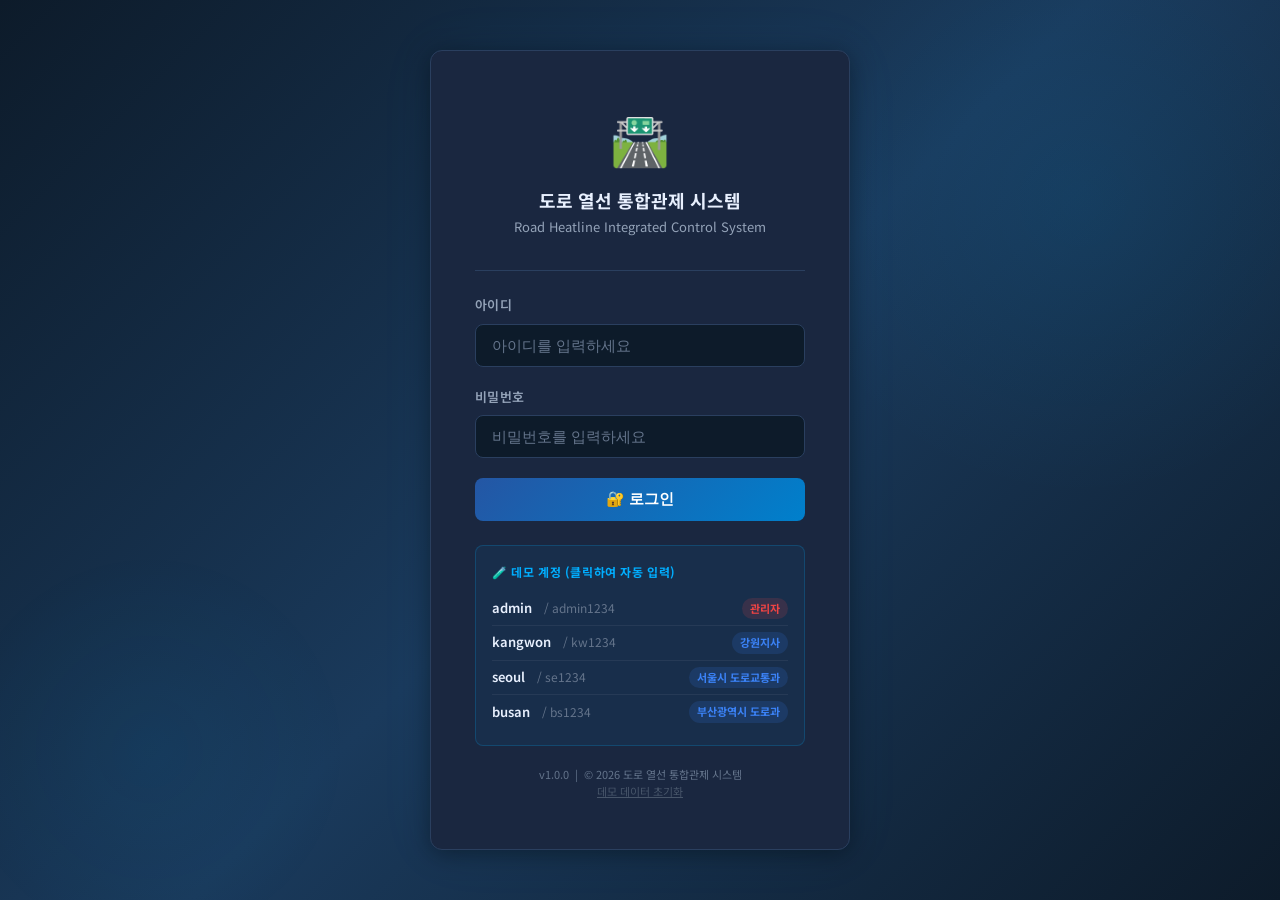
==== index.html @ b3593d12 "Add files via upload" ====
<!DOCTYPE html>
<html lang="ko">
<head>
  <meta charset="UTF-8">
  <meta name="viewport" content="width=device-width, initial-scale=1.0">
  <title>로그인 - 도로 열선 통합관제 시스템</title>
  <link href="https://fonts.googleapis.com/css2?family=Noto+Sans+KR:wght@300;400;500;600;700;800;900&display=swap" rel="stylesheet">
  <link rel="stylesheet" href="css/style.css">
  <style>
    .login-bg-animation {
      position: fixed;
      inset: 0;
      pointer-events: none;
      overflow: hidden;
      z-index: 0;
    }
    .road-line {
      position: absolute;
      background: linear-gradient(90deg, transparent, rgba(0,174,255,0.15), transparent);
      height: 2px;
      width: 200px;
      animation: road-move 4s linear infinite;
      opacity: 0;
    }
    @keyframes road-move {
      0% { left: -200px; opacity: 0; }
      10% { opacity: 1; }
      90% { opacity: 1; }
      100% { left: calc(100vw + 200px); opacity: 0; }
    }
    .login-version {
      text-align: center;
      margin-top: 20px;
      font-size: 11px;
      color: var(--text-muted);
    }
  </style>
</head>
<body>
  <div class="login-page">
    <div class="login-bg-animation" id="bgAnimation"></div>

    <div class="login-container">
      <div class="login-logo">
        <span class="logo-icon">🛣️</span>
        <h1>도로 열선 통합관제 시스템</h1>
        <p class="subtitle">Road Heatline Integrated Control System</p>
      </div>

      <div class="login-divider"></div>

      <div id="login-alert" class="alert alert-danger hidden"></div>

      <form id="login-form" onsubmit="handleLogin(event)">
        <div class="form-group">
          <label class="form-label" for="username">아이디</label>
          <input
            type="text"
            id="username"
            class="form-control"
            placeholder="아이디를 입력하세요"
            autocomplete="username"
            required
          >
        </div>

        <div class="form-group">
          <label class="form-label" for="password">비밀번호</label>
          <input
            type="password"
            id="password"
            class="form-control"
            placeholder="비밀번호를 입력하세요"
            autocomplete="current-password"
            required
          >
        </div>

        <button type="submit" class="btn btn-primary" id="login-btn">
          🔐 로그인
        </button>
      </form>

      <div class="login-demo">
        <h4>🧪 데모 계정 (클릭하여 자동 입력)</h4>
        <div class="demo-account" onclick="fillDemo('admin','admin1234')">
          <div>
            <span class="demo-id" style="font-weight:600">admin</span>
            <span style="color:#64748b;margin-left:8px;font-size:12px">/ admin1234</span>
          </div>
          <span class="demo-role admin">관리자</span>
        </div>
        <div class="demo-account" onclick="fillDemo('kangwon','kw1234')">
          <div>
            <span class="demo-id" style="font-weight:600">kangwon</span>
            <span style="color:#64748b;margin-left:8px;font-size:12px">/ kw1234</span>
          </div>
          <span class="demo-role customer">강원지사</span>
        </div>
        <div class="demo-account" onclick="fillDemo('seoul','se1234')">
          <div>
            <span class="demo-id" style="font-weight:600">seoul</span>
            <span style="color:#64748b;margin-left:8px;font-size:12px">/ se1234</span>
          </div>
          <span class="demo-role customer">서울시 도로교통과</span>
        </div>
        <div class="demo-account" onclick="fillDemo('busan','bs1234')">
          <div>
            <span class="demo-id" style="font-weight:600">busan</span>
            <span style="color:#64748b;margin-left:8px;font-size:12px">/ bs1234</span>
          </div>
          <span class="demo-role customer">부산광역시 도로과</span>
        </div>
      </div>

      <div class="login-version">
        v1.0.0 &nbsp;|&nbsp; © 2026 도로 열선 통합관제 시스템
        <br>
        <a href="#" onclick="resetDB()" style="font-size:11px;color:#475569;text-decoration:underline;">
          데모 데이터 초기화
        </a>
      </div>
    </div>
  </div>

  <!-- 토스트 컨테이너 -->
  <div id="toast-container" class="toast-container"></div>

  <script src="js/app.js"></script>
  <script>
    // LocalDB 초기화 (최초 방문 시 시드 데이터 로드)
    LocalDB.init();

    // 이미 로그인된 경우 대시보드로
    if (Auth.isLoggedIn()) {
      window.location.href = 'dashboard.html';
    }

    // 배경 애니메이션
    function createRoadLines() {
      const container = document.getElementById('bgAnimation');
      for (let i = 0; i < 8; i++) {
        const line = document.createElement('div');
        line.className = 'road-line';
        line.style.top = Math.random() * 100 + '%';
        line.style.animationDelay = Math.random() * 4 + 's';
        line.style.animationDuration = (3 + Math.random() * 3) + 's';
        line.style.width = (100 + Math.random() * 200) + 'px';
        container.appendChild(line);
      }
    }
    createRoadLines();

    function fillDemo(id, pw) {
      document.getElementById('username').value = id;
      document.getElementById('password').value = pw;
      document.getElementById('username').focus();
    }

    async function handleLogin(e) {
      e.preventDefault();

      const username = document.getElementById('username').value.trim();
      const password = document.getElementById('password').value;
      const btn = document.getElementById('login-btn');
      const alert = document.getElementById('login-alert');

      if (!username || !password) {
        showAlert('아이디와 비밀번호를 입력해주세요.');
        return;
      }

      // 로딩 상태
      btn.disabled = true;
      btn.innerHTML = '<div class="loading-spinner"></div> 로그인 중...';
      alert.classList.add('hidden');

      const result = await Auth.login(username, password);

      if (result.success) {
        btn.innerHTML = '✅ 로그인 성공! 이동 중...';
        Utils.toast('로그인 성공', `${result.session.fullName || username}님, 환영합니다.`, 'success');
        setTimeout(() => {
          window.location.href = 'dashboard.html';
        }, 800);
      } else {
        showAlert(result.message);
        btn.disabled = false;
        btn.innerHTML = '🔐 로그인';
      }
    }

    function showAlert(msg) {
      const el = document.getElementById('login-alert');
      el.textContent = '⚠️ ' + msg;
      el.classList.remove('hidden');
    }

    // 엔터키 처리
    document.addEventListener('keydown', e => {
      if (e.key === 'Enter' && !e.target.closest('form')) {
        document.getElementById('login-form').requestSubmit();
      }
    });

    // 데모 데이터 초기화
    function resetDB() {
      if (confirm('샘플 데이터를 초기화하시겠습니까?\n(제어 이력 등 변경 사항이 삭제됩니다)')) {
        LocalDB.reset();
        Utils.toast('초기화 완료', '샘플 데이터가 초기화되었습니다.', 'success');
      }
    }
  </script>
</body>
</html>
---- css/style.css ----
/* ============================================================
   도로 열선 통합관제 시스템 - 공통 스타일
   ============================================================ */

:root {
  --primary: #1a3a5c;
  --primary-light: #2456a4;
  --accent: #00aeff;
  --accent-dark: #0080cc;
  --success: #10b981;
  --warning: #f59e0b;
  --danger: #ef4444;
  --info: #3b82f6;
  --bg-dark: #0d1b2a;
  --bg-card: #1a2740;
  --bg-card2: #1e3050;
  --text-primary: #e8f0fe;
  --text-secondary: #94a3b8;
  --text-muted: #64748b;
  --border: #2a3f5f;
  --border-light: #334d70;
  --sidebar-w: 280px;
  --header-h: 64px;
  --radius: 12px;
  --radius-sm: 8px;
  --shadow: 0 4px 24px rgba(0,0,0,0.4);
}

* {
  margin: 0;
  padding: 0;
  box-sizing: border-box;
}

body {
  font-family: 'Noto Sans KR', 'Segoe UI', sans-serif;
  background: var(--bg-dark);
  color: var(--text-primary);
  line-height: 1.6;
  overflow-x: hidden;
}

a {
  color: var(--accent);
  text-decoration: none;
}

/* ============================================================
   로그인 화면
   ============================================================ */
.login-page {
  min-height: 100vh;
  display: flex;
  align-items: center;
  justify-content: center;
  background: linear-gradient(135deg, #0d1b2a 0%, #1a3a5c 50%, #0d1b2a 100%);
  position: relative;
  overflow: hidden;
}

.login-page::before {
  content: '';
  position: absolute;
  width: 600px;
  height: 600px;
  background: radial-gradient(circle, rgba(0,174,255,0.08) 0%, transparent 70%);
  top: -100px;
  right: -100px;
  pointer-events: none;
}

.login-page::after {
  content: '';
  position: absolute;
  width: 400px;
  height: 400px;
  background: radial-gradient(circle, rgba(0,174,255,0.05) 0%, transparent 70%);
  bottom: -50px;
  left: -50px;
  pointer-events: none;
}

.login-container {
  background: var(--bg-card);
  border: 1px solid var(--border);
  border-radius: var(--radius);
  padding: 48px 44px;
  width: 420px;
  max-width: 95vw;
  box-shadow: var(--shadow), 0 0 60px rgba(0,174,255,0.06);
  position: relative;
  z-index: 1;
}

.login-logo {
  text-align: center;
  margin-bottom: 32px;
}

.login-logo .logo-icon {
  font-size: 48px;
  display: block;
  margin-bottom: 12px;
}

.login-logo h1 {
  font-size: 18px;
  font-weight: 700;
  color: var(--text-primary);
  line-height: 1.4;
}

.login-logo .subtitle {
  font-size: 13px;
  color: var(--text-secondary);
  margin-top: 4px;
}

.login-divider {
  height: 1px;
  background: var(--border);
  margin: 24px 0;
}

.form-group {
  margin-bottom: 20px;
}

.form-label {
  display: block;
  font-size: 13px;
  font-weight: 600;
  color: var(--text-secondary);
  margin-bottom: 8px;
  letter-spacing: 0.03em;
  text-transform: uppercase;
}

.form-control {
  width: 100%;
  padding: 12px 16px;
  background: var(--bg-dark);
  border: 1px solid var(--border);
  border-radius: var(--radius-sm);
  color: var(--text-primary);
  font-size: 15px;
  transition: border-color 0.2s, box-shadow 0.2s;
  outline: none;
}

.form-control:focus {
  border-color: var(--accent);
  box-shadow: 0 0 0 3px rgba(0,174,255,0.15);
}

.form-control::placeholder {
  color: var(--text-muted);
}

.btn {
  display: inline-flex;
  align-items: center;
  justify-content: center;
  gap: 8px;
  padding: 12px 24px;
  border-radius: var(--radius-sm);
  font-size: 15px;
  font-weight: 600;
  cursor: pointer;
  border: none;
  transition: all 0.2s;
  outline: none;
}

.btn-primary {
  background: linear-gradient(135deg, var(--primary-light), var(--accent-dark));
  color: #fff;
  width: 100%;
}

.btn-primary:hover {
  background: linear-gradient(135deg, #2d6bc4, var(--accent));
  transform: translateY(-1px);
  box-shadow: 0 6px 20px rgba(0,174,255,0.25);
}

.btn-primary:active {
  transform: translateY(0);
}

.btn-success {
  background: var(--success);
  color: #fff;
}

.btn-success:hover {
  background: #0ea472;
}

.btn-danger {
  background: var(--danger);
  color: #fff;
}

.btn-danger:hover {
  background: #dc2626;
}

.btn-warning {
  background: var(--warning);
  color: #000;
}

.btn-warning:hover {
  background: #d97706;
}

.btn-secondary {
  background: var(--bg-card2);
  color: var(--text-primary);
  border: 1px solid var(--border);
}

.btn-secondary:hover {
  background: var(--border);
}

.btn-sm {
  padding: 7px 14px;
  font-size: 13px;
}

.btn-block {
  width: 100%;
}

.login-demo {
  margin-top: 24px;
  padding: 16px;
  background: rgba(0,174,255,0.06);
  border: 1px solid rgba(0,174,255,0.2);
  border-radius: var(--radius-sm);
}

.login-demo h4 {
  font-size: 12px;
  color: var(--accent);
  font-weight: 700;
  text-transform: uppercase;
  letter-spacing: 0.05em;
  margin-bottom: 10px;
}

.demo-account {
  display: flex;
  justify-content: space-between;
  align-items: center;
  padding: 6px 0;
  border-bottom: 1px solid rgba(255,255,255,0.06);
  font-size: 13px;
  cursor: pointer;
}

.demo-account:last-child {
  border-bottom: none;
}

.demo-account:hover .demo-id {
  color: var(--accent);
}

.demo-role {
  font-size: 11px;
  padding: 2px 8px;
  border-radius: 99px;
  font-weight: 700;
}

.demo-role.admin {
  background: rgba(239,68,68,0.15);
  color: var(--danger);
}

.demo-role.customer {
  background: rgba(59,130,246,0.15);
  color: var(--info);
}

.alert {
  padding: 12px 16px;
  border-radius: var(--radius-sm);
  margin-bottom: 16px;
  font-size: 14px;
}

.alert-danger {
  background: rgba(239,68,68,0.12);
  border: 1px solid rgba(239,68,68,0.3);
  color: #fca5a5;
}

/* ============================================================
   공통 레이아웃
   ============================================================ */
.app-layout {
  display: flex;
  min-height: 100vh;
}

/* ---- 사이드바 ---- */
.sidebar {
  width: var(--sidebar-w);
  min-height: 100vh;
  background: var(--bg-card);
  border-right: 1px solid var(--border);
  display: flex;
  flex-direction: column;
  position: fixed;
  left: 0;
  top: 0;
  bottom: 0;
  z-index: 100;
  transition: transform 0.3s ease;
}

.sidebar-header {
  padding: 20px 20px 16px;
  border-bottom: 1px solid var(--border);
}

.sidebar-logo {
  display: flex;
  align-items: center;
  gap: 10px;
}

.sidebar-logo .logo-icon {
  font-size: 28px;
}

.sidebar-logo .logo-text {
  font-size: 13px;
  font-weight: 700;
  line-height: 1.3;
  color: var(--text-primary);
}

.sidebar-logo .logo-sub {
  font-size: 10px;
  color: var(--text-muted);
  font-weight: 400;
}

.sidebar-user {
  padding: 16px 20px;
  border-bottom: 1px solid var(--border);
  display: flex;
  align-items: center;
  gap: 12px;
}

.user-avatar {
  width: 38px;
  height: 38px;
  border-radius: 50%;
  display: flex;
  align-items: center;
  justify-content: center;
  font-size: 16px;
  font-weight: 700;
  flex-shrink: 0;
}

.user-avatar.admin {
  background: linear-gradient(135deg, var(--danger), #9b1c1c);
}

.user-avatar.customer {
  background: linear-gradient(135deg, var(--info), #1d4ed8);
}

.user-info {
  flex: 1;
  min-width: 0;
}

.user-name {
  font-size: 14px;
  font-weight: 600;
  white-space: nowrap;
  overflow: hidden;
  text-overflow: ellipsis;
}

.user-role {
  font-size: 11px;
  color: var(--text-muted);
}

.sidebar-nav {
  flex: 1;
  padding: 12px 0;
  overflow-y: auto;
}

.nav-section-title {
  font-size: 10px;
  font-weight: 700;
  color: var(--text-muted);
  text-transform: uppercase;
  letter-spacing: 0.1em;
  padding: 12px 20px 6px;
}

.nav-item {
  display: flex;
  align-items: center;
  gap: 12px;
  padding: 11px 20px;
  color: var(--text-secondary);
  cursor: pointer;
  border-left: 3px solid transparent;
  transition: all 0.2s;
  font-size: 14px;
}

.nav-item:hover {
  background: rgba(255,255,255,0.05);
  color: var(--text-primary);
}

.nav-item.active {
  background: rgba(0,174,255,0.08);
  color: var(--accent);
  border-left-color: var(--accent);
}

.nav-item .nav-icon {
  font-size: 18px;
  width: 22px;
  text-align: center;
  flex-shrink: 0;
}

.nav-item .nav-badge {
  margin-left: auto;
  font-size: 11px;
  background: var(--danger);
  color: #fff;
  padding: 2px 7px;
  border-radius: 99px;
  font-weight: 700;
}

.sidebar-footer {
  padding: 16px 20px;
  border-top: 1px solid var(--border);
}

/* ---- 메인 콘텐츠 ---- */
.main-content {
  flex: 1;
  margin-left: var(--sidebar-w);
  min-height: 100vh;
  display: flex;
  flex-direction: column;
}

/* ---- 헤더 ---- */
.top-header {
  height: var(--header-h);
  background: var(--bg-card);
  border-bottom: 1px solid var(--border);
  display: flex;
  align-items: center;
  padding: 0 24px;
  gap: 16px;
  position: sticky;
  top: 0;
  z-index: 50;
}

.header-title {
  font-size: 18px;
  font-weight: 700;
  flex: 1;
}

.header-title span {
  color: var(--text-secondary);
  font-weight: 400;
  font-size: 14px;
  margin-left: 8px;
}

.header-actions {
  display: flex;
  align-items: center;
  gap: 12px;
}

.header-stat {
  display: flex;
  align-items: center;
  gap: 6px;
  padding: 6px 14px;
  background: var(--bg-card2);
  border: 1px solid var(--border);
  border-radius: 99px;
  font-size: 13px;
}

.header-stat .dot {
  width: 8px;
  height: 8px;
  border-radius: 50%;
}

.dot-online { background: var(--success); box-shadow: 0 0 6px var(--success); }
.dot-offline { background: var(--text-muted); }
.dot-warning { background: var(--warning); box-shadow: 0 0 6px var(--warning); }
.dot-danger { background: var(--danger); box-shadow: 0 0 6px var(--danger); }

.menu-toggle {
  display: none;
  background: none;
  border: none;
  color: var(--text-primary);
  font-size: 22px;
  cursor: pointer;
  padding: 4px;
}

/* ---- 페이지 본문 ---- */
.page-body {
  flex: 1;
  padding: 24px;
  overflow: auto;
}

/* ============================================================
   카드 / 통계
   ============================================================ */
.stats-grid {
  display: grid;
  grid-template-columns: repeat(auto-fill, minmax(180px, 1fr));
  gap: 16px;
  margin-bottom: 24px;
}

.stat-card {
  background: var(--bg-card);
  border: 1px solid var(--border);
  border-radius: var(--radius);
  padding: 20px;
  position: relative;
  overflow: hidden;
  transition: transform 0.2s, border-color 0.2s;
}

.stat-card:hover {
  transform: translateY(-2px);
  border-color: var(--border-light);
}

.stat-card::before {
  content: '';
  position: absolute;
  top: 0;
  left: 0;
  right: 0;
  height: 3px;
  border-radius: var(--radius) var(--radius) 0 0;
}

.stat-card.total::before { background: var(--accent); }
.stat-card.online::before { background: var(--success); }
.stat-card.offline::before { background: var(--text-muted); }
.stat-card.warning::before { background: var(--warning); }
.stat-card.danger::before { background: var(--danger); }
.stat-card.heater::before { background: #f97316; }

.stat-icon {
  font-size: 28px;
  margin-bottom: 12px;
}

.stat-value {
  font-size: 32px;
  font-weight: 800;
  line-height: 1;
  margin-bottom: 4px;
}

.stat-label {
  font-size: 12px;
  color: var(--text-secondary);
  font-weight: 500;
}

/* ============================================================
   지도 영역
   ============================================================ */
.map-section {
  background: var(--bg-card);
  border: 1px solid var(--border);
  border-radius: var(--radius);
  overflow: hidden;
  margin-bottom: 24px;
}

.map-header {
  padding: 16px 20px;
  border-bottom: 1px solid var(--border);
  display: flex;
  align-items: center;
  justify-content: space-between;
}

.map-header h2 {
  font-size: 16px;
  font-weight: 700;
  display: flex;
  align-items: center;
  gap: 8px;
}

#map {
  height: 420px;
  width: 100%;
}

/* Leaflet 팝업 커스텀 */
.leaflet-popup-content-wrapper {
  background: var(--bg-card) !important;
  border: 1px solid var(--border) !important;
  border-radius: var(--radius-sm) !important;
  box-shadow: var(--shadow) !important;
  color: var(--text-primary) !important;
}

.leaflet-popup-tip {
  background: var(--bg-card) !important;
}

.leaflet-popup-content {
  margin: 0 !important;
  padding: 0 !important;
}

.map-popup {
  padding: 16px;
  min-width: 220px;
}

.map-popup h3 {
  font-size: 15px;
  font-weight: 700;
  margin-bottom: 8px;
  color: var(--text-primary);
}

.map-popup .popup-address {
  font-size: 12px;
  color: var(--text-secondary);
  margin-bottom: 10px;
}

.map-popup .popup-stats {
  display: grid;
  grid-template-columns: 1fr 1fr;
  gap: 6px;
  margin-bottom: 12px;
}

.popup-stat {
  font-size: 12px;
}

.popup-stat .label {
  color: var(--text-muted);
}

.popup-stat .value {
  font-weight: 600;
  color: var(--text-primary);
}

.map-popup .btn {
  font-size: 12px;
  padding: 7px 12px;
}

/* 마커 커스텀 */
.custom-marker {
  width: 36px;
  height: 36px;
  border-radius: 50%;
  display: flex;
  align-items: center;
  justify-content: center;
  font-size: 16px;
  border: 3px solid rgba(255,255,255,0.3);
  box-shadow: 0 3px 10px rgba(0,0,0,0.5);
  cursor: pointer;
  position: relative;
}

.custom-marker.online { background: var(--success); }
.custom-marker.offline { background: var(--text-muted); }
.custom-marker.warning { background: var(--warning); }
.custom-marker.error { background: var(--danger); }

.custom-marker.heater-active::after {
  content: '🔥';
  position: absolute;
  top: -12px;
  right: -6px;
  font-size: 12px;
}

/* ============================================================
   장비 목록 테이블
   ============================================================ */
.table-section {
  background: var(--bg-card);
  border: 1px solid var(--border);
  border-radius: var(--radius);
  overflow: hidden;
}

.table-header {
  padding: 16px 20px;
  border-bottom: 1px solid var(--border);
  display: flex;
  align-items: center;
  justify-content: space-between;
  gap: 12px;
  flex-wrap: wrap;
}

.table-header h2 {
  font-size: 16px;
  font-weight: 700;
  display: flex;
  align-items: center;
  gap: 8px;
}

.search-box {
  display: flex;
  align-items: center;
  gap: 8px;
  background: var(--bg-dark);
  border: 1px solid var(--border);
  border-radius: var(--radius-sm);
  padding: 8px 14px;
  font-size: 14px;
  color: var(--text-primary);
  min-width: 220px;
}

.search-box input {
  background: none;
  border: none;
  outline: none;
  color: var(--text-primary);
  font-size: 14px;
  flex: 1;
}

.search-box input::placeholder {
  color: var(--text-muted);
}

.table-responsive {
  overflow-x: auto;
}

table {
  width: 100%;
  border-collapse: collapse;
}

thead th {
  background: rgba(255,255,255,0.03);
  padding: 12px 16px;
  text-align: left;
  font-size: 12px;
  font-weight: 700;
  color: var(--text-muted);
  text-transform: uppercase;
  letter-spacing: 0.05em;
  border-bottom: 1px solid var(--border);
  white-space: nowrap;
}

tbody tr {
  border-bottom: 1px solid var(--border);
  transition: background 0.15s;
  cursor: pointer;
}

tbody tr:last-child {
  border-bottom: none;
}

tbody tr:hover {
  background: rgba(255,255,255,0.03);
}

tbody td {
  padding: 14px 16px;
  font-size: 14px;
  vertical-align: middle;
}

/* ============================================================
   배지 / 태그
   ============================================================ */
.badge {
  display: inline-flex;
  align-items: center;
  gap: 4px;
  padding: 3px 10px;
  border-radius: 99px;
  font-size: 12px;
  font-weight: 700;
  white-space: nowrap;
}

.badge-online {
  background: rgba(16,185,129,0.15);
  color: var(--success);
}

.badge-offline {
  background: rgba(100,116,139,0.15);
  color: var(--text-muted);
}

.badge-warning {
  background: rgba(245,158,11,0.15);
  color: var(--warning);
}

.badge-danger {
  background: rgba(239,68,68,0.15);
  color: var(--danger);
}

.badge-info {
  background: rgba(59,130,246,0.15);
  color: var(--info);
}

.badge-snow {
  background: rgba(148,163,184,0.15);
  color: #93c5fd;
}

.badge-heater {
  background: rgba(249,115,22,0.12);
  color: #fb923c;
}

.badge-auto {
  background: rgba(0,174,255,0.12);
  color: var(--accent);
}

/* AS 기간 배지 */
.as-badge {
  display: inline-flex;
  align-items: center;
  gap: 5px;
  padding: 4px 10px;
  border-radius: var(--radius-sm);
  font-size: 12px;
  font-weight: 600;
}

.as-badge.good {
  background: rgba(16,185,129,0.1);
  border: 1px solid rgba(16,185,129,0.2);
  color: var(--success);
}

.as-badge.caution {
  background: rgba(245,158,11,0.1);
  border: 1px solid rgba(245,158,11,0.2);
  color: var(--warning);
}

.as-badge.urgent {
  background: rgba(239,68,68,0.1);
  border: 1px solid rgba(239,68,68,0.3);
  color: var(--danger);
  animation: pulse-border 2s infinite;
}

@keyframes pulse-border {
  0%, 100% { border-color: rgba(239,68,68,0.3); }
  50% { border-color: rgba(239,68,68,0.7); }
}

/* ============================================================
   장비 상세 페이지
   ============================================================ */
.detail-grid {
  display: grid;
  grid-template-columns: 1fr 1fr;
  gap: 20px;
  margin-bottom: 24px;
}

.detail-card {
  background: var(--bg-card);
  border: 1px solid var(--border);
  border-radius: var(--radius);
  overflow: hidden;
}

.detail-card-header {
  padding: 14px 20px;
  border-bottom: 1px solid var(--border);
  display: flex;
  align-items: center;
  gap: 8px;
  font-size: 15px;
  font-weight: 700;
}

.detail-card-header .icon {
  font-size: 18px;
}

.detail-card-body {
  padding: 20px;
}

/* 영상 영역 */
.video-section {
  background: var(--bg-card);
  border: 1px solid var(--border);
  border-radius: var(--radius);
  overflow: hidden;
  margin-bottom: 24px;
}

.video-area {
  background: #000;
  height: 300px;
  display: flex;
  align-items: center;
  justify-content: center;
  position: relative;
  font-size: 14px;
  color: var(--text-secondary);
}

.video-area video {
  width: 100%;
  height: 100%;
  object-fit: cover;
}

.video-overlay {
  position: absolute;
  top: 10px;
  left: 10px;
  display: flex;
  gap: 8px;
}

.video-badge {
  padding: 3px 10px;
  border-radius: 99px;
  font-size: 11px;
  font-weight: 700;
  display: flex;
  align-items: center;
  gap: 4px;
}

.video-badge.live {
  background: rgba(239,68,68,0.85);
  color: #fff;
}

.video-badge.offline {
  background: rgba(100,116,139,0.85);
  color: #fff;
}

.video-placeholder {
  text-align: center;
}

.video-placeholder .icon {
  font-size: 48px;
  display: block;
  margin-bottom: 10px;
  opacity: 0.3;
}

/* 상태 정보 그리드 */
.status-grid {
  display: grid;
  grid-template-columns: repeat(auto-fill, minmax(120px, 1fr));
  gap: 12px;
}

.status-item {
  background: var(--bg-dark);
  border: 1px solid var(--border);
  border-radius: var(--radius-sm);
  padding: 14px;
  text-align: center;
}

.status-item .s-value {
  font-size: 22px;
  font-weight: 800;
  line-height: 1;
  margin-bottom: 4px;
}

.status-item .s-label {
  font-size: 11px;
  color: var(--text-muted);
}

/* 원격 제어 버튼 그리드 */
.control-grid {
  display: grid;
  grid-template-columns: 1fr 1fr;
  gap: 10px;
}

.control-btn {
  padding: 14px;
  border-radius: var(--radius-sm);
  font-size: 14px;
  font-weight: 700;
  cursor: pointer;
  border: 1px solid transparent;
  display: flex;
  flex-direction: column;
  align-items: center;
  gap: 6px;
  transition: all 0.2s;
}

.control-btn .icon {
  font-size: 24px;
}

.control-btn.heater-on {
  background: rgba(249,115,22,0.12);
  border-color: rgba(249,115,22,0.3);
  color: #fb923c;
}

.control-btn.heater-on:hover {
  background: rgba(249,115,22,0.2);
}

.control-btn.heater-off {
  background: rgba(59,130,246,0.1);
  border-color: rgba(59,130,246,0.3);
  color: var(--info);
}

.control-btn.heater-off:hover {
  background: rgba(59,130,246,0.18);
}

.control-btn.auto-mode {
  background: rgba(0,174,255,0.1);
  border-color: rgba(0,174,255,0.3);
  color: var(--accent);
}

.control-btn.auto-mode:hover {
  background: rgba(0,174,255,0.18);
}

.control-btn.manual-mode {
  background: rgba(245,158,11,0.1);
  border-color: rgba(245,158,11,0.3);
  color: var(--warning);
}

.control-btn.manual-mode:hover {
  background: rgba(245,158,11,0.18);
}

.control-btn.reboot {
  background: rgba(239,68,68,0.08);
  border-color: rgba(239,68,68,0.2);
  color: var(--danger);
  grid-column: 1 / -1;
}

.control-btn.reboot:hover {
  background: rgba(239,68,68,0.15);
}

/* AS 정보 박스 */
.as-info-box {
  padding: 16px;
  border-radius: var(--radius-sm);
  border: 1px solid;
}

.as-info-box.good {
  background: rgba(16,185,129,0.06);
  border-color: rgba(16,185,129,0.2);
}

.as-info-box.caution {
  background: rgba(245,158,11,0.06);
  border-color: rgba(245,158,11,0.2);
}

.as-info-box.urgent {
  background: rgba(239,68,68,0.06);
  border-color: rgba(239,68,68,0.25);
}

.as-progress {
  height: 8px;
  background: var(--bg-dark);
  border-radius: 99px;
  margin: 10px 0;
  overflow: hidden;
}

.as-progress-bar {
  height: 100%;
  border-radius: 99px;
  transition: width 0.5s ease;
}

/* 로그 목록 */
.log-list {
  display: flex;
  flex-direction: column;
  gap: 0;
}

.log-item {
  display: flex;
  align-items: flex-start;
  gap: 12px;
  padding: 12px 0;
  border-bottom: 1px solid var(--border);
  font-size: 13px;
}

.log-item:last-child {
  border-bottom: none;
}

.log-icon {
  font-size: 18px;
  width: 24px;
  text-align: center;
  flex-shrink: 0;
}

.log-content {
  flex: 1;
}

.log-msg {
  font-weight: 500;
  color: var(--text-primary);
  margin-bottom: 2px;
}

.log-meta {
  font-size: 11px;
  color: var(--text-muted);
}

.log-badge {
  padding: 2px 8px;
  border-radius: 99px;
  font-size: 11px;
  font-weight: 700;
  flex-shrink: 0;
}

/* 임계값 슬라이더 */
.threshold-control {
  display: flex;
  flex-direction: column;
  gap: 8px;
  padding: 14px;
  background: var(--bg-dark);
  border: 1px solid var(--border);
  border-radius: var(--radius-sm);
}

.threshold-control label {
  font-size: 13px;
  color: var(--text-secondary);
  font-weight: 600;
}

.threshold-control .value-display {
  font-size: 18px;
  font-weight: 800;
  color: var(--accent);
}

input[type="range"] {
  width: 100%;
  accent-color: var(--accent);
  cursor: pointer;
}

/* ============================================================
   관리자 전용 섹션
   ============================================================ */
.section-header {
  display: flex;
  align-items: center;
  justify-content: space-between;
  margin-bottom: 16px;
}

.section-title {
  font-size: 20px;
  font-weight: 800;
}

/* ============================================================
   모달
   ============================================================ */
.modal-backdrop {
  display: none;
  position: fixed;
  inset: 0;
  background: rgba(0,0,0,0.7);
  z-index: 999;
  align-items: center;
  justify-content: center;
  padding: 20px;
}

.modal-backdrop.show {
  display: flex;
}

.modal-box {
  background: var(--bg-card);
  border: 1px solid var(--border);
  border-radius: var(--radius);
  width: 100%;
  max-width: 540px;
  max-height: 90vh;
  overflow-y: auto;
  box-shadow: var(--shadow);
  animation: modal-in 0.25s ease;
}

@keyframes modal-in {
  from { transform: scale(0.95); opacity: 0; }
  to { transform: scale(1); opacity: 1; }
}

.modal-header {
  padding: 20px 24px;
  border-bottom: 1px solid var(--border);
  display: flex;
  align-items: center;
  justify-content: space-between;
}

.modal-title {
  font-size: 17px;
  font-weight: 700;
}

.modal-close {
  background: none;
  border: none;
  color: var(--text-secondary);
  cursor: pointer;
  font-size: 20px;
  line-height: 1;
}

.modal-body {
  padding: 24px;
}

.modal-footer {
  padding: 16px 24px;
  border-top: 1px solid var(--border);
  display: flex;
  justify-content: flex-end;
  gap: 10px;
}

/* 확인 모달 */
.confirm-modal .icon {
  font-size: 48px;
  text-align: center;
  display: block;
  margin-bottom: 12px;
}

.confirm-modal p {
  text-align: center;
  color: var(--text-secondary);
  font-size: 15px;
}

/* ============================================================
   토스트 알림
   ============================================================ */
.toast-container {
  position: fixed;
  bottom: 24px;
  right: 24px;
  z-index: 9999;
  display: flex;
  flex-direction: column;
  gap: 10px;
}

.toast {
  background: var(--bg-card);
  border: 1px solid var(--border);
  border-radius: var(--radius-sm);
  padding: 14px 18px;
  display: flex;
  align-items: center;
  gap: 12px;
  min-width: 280px;
  max-width: 380px;
  box-shadow: var(--shadow);
  animation: toast-in 0.3s ease;
  border-left: 4px solid var(--accent);
}

.toast.success { border-left-color: var(--success); }
.toast.warning { border-left-color: var(--warning); }
.toast.danger { border-left-color: var(--danger); }

@keyframes toast-in {
  from { transform: translateX(100%); opacity: 0; }
  to { transform: translateX(0); opacity: 1; }
}

.toast-icon { font-size: 20px; }

.toast-content { flex: 1; }

.toast-title {
  font-size: 14px;
  font-weight: 700;
  margin-bottom: 2px;
}

.toast-msg {
  font-size: 12px;
  color: var(--text-secondary);
}

/* ============================================================
   로딩 상태
   ============================================================ */
.loading-spinner {
  display: inline-block;
  width: 18px;
  height: 18px;
  border: 2px solid rgba(255,255,255,0.2);
  border-top-color: var(--accent);
  border-radius: 50%;
  animation: spin 0.8s linear infinite;
}

@keyframes spin {
  to { transform: rotate(360deg); }
}

.skeleton {
  background: linear-gradient(90deg, var(--bg-card) 25%, var(--bg-card2) 50%, var(--bg-card) 75%);
  background-size: 200% 100%;
  animation: skeleton-loading 1.5s infinite;
  border-radius: 4px;
}

@keyframes skeleton-loading {
  from { background-position: 200% 0; }
  to { background-position: -200% 0; }
}

/* ============================================================
   반응형
   ============================================================ */
@media (max-width: 1024px) {
  .detail-grid {
    grid-template-columns: 1fr;
  }
}

@media (max-width: 768px) {
  :root {
    --sidebar-w: 0px;
  }

  .sidebar {
    transform: translateX(-280px);
    width: 280px;
  }

  .sidebar.open {
    transform: translateX(0);
  }

  .main-content {
    margin-left: 0;
  }

  .menu-toggle {
    display: block;
  }

  .stats-grid {
    grid-template-columns: repeat(2, 1fr);
  }

  #map {
    height: 300px;
  }

  .page-body {
    padding: 16px;
  }

  .control-grid {
    grid-template-columns: 1fr;
  }

  .header-stat {
    display: none;
  }
}

@media (max-width: 480px) {
  .stats-grid {
    grid-template-columns: 1fr 1fr;
  }
}

/* ============================================================
   스크롤바
   ============================================================ */
::-webkit-scrollbar {
  width: 6px;
  height: 6px;
}

::-webkit-scrollbar-track {
  background: transparent;
}

::-webkit-scrollbar-thumb {
  background: var(--border);
  border-radius: 3px;
}

::-webkit-scrollbar-thumb:hover {
  background: var(--border-light);
}

/* ============================================================
   기타 유틸리티
   ============================================================ */
.text-primary { color: var(--text-primary); }
.text-secondary { color: var(--text-secondary); }
.text-muted { color: var(--text-muted); }
.text-success { color: var(--success); }
.text-warning { color: var(--warning); }
.text-danger { color: var(--danger); }
.text-accent { color: var(--accent); }
.text-info { color: var(--info); }

.mt-1 { margin-top: 4px; }
.mt-2 { margin-top: 8px; }
.mt-3 { margin-top: 12px; }
.mt-4 { margin-top: 16px; }
.mb-1 { margin-bottom: 4px; }
.mb-2 { margin-bottom: 8px; }
.mb-3 { margin-bottom: 12px; }
.mb-4 { margin-bottom: 16px; }

.flex { display: flex; }
.flex-col { flex-direction: column; }
.items-center { align-items: center; }
.justify-between { justify-content: space-between; }
.gap-2 { gap: 8px; }
.gap-3 { gap: 12px; }
.fw-bold { font-weight: 700; }
.fs-sm { font-size: 13px; }
.fs-xs { font-size: 12px; }

.hidden { display: none !important; }

.sidebar-overlay {
  display: none;
  position: fixed;
  inset: 0;
  background: rgba(0,0,0,0.5);
  z-index: 99;
}

.sidebar-overlay.show {
  display: block;
}
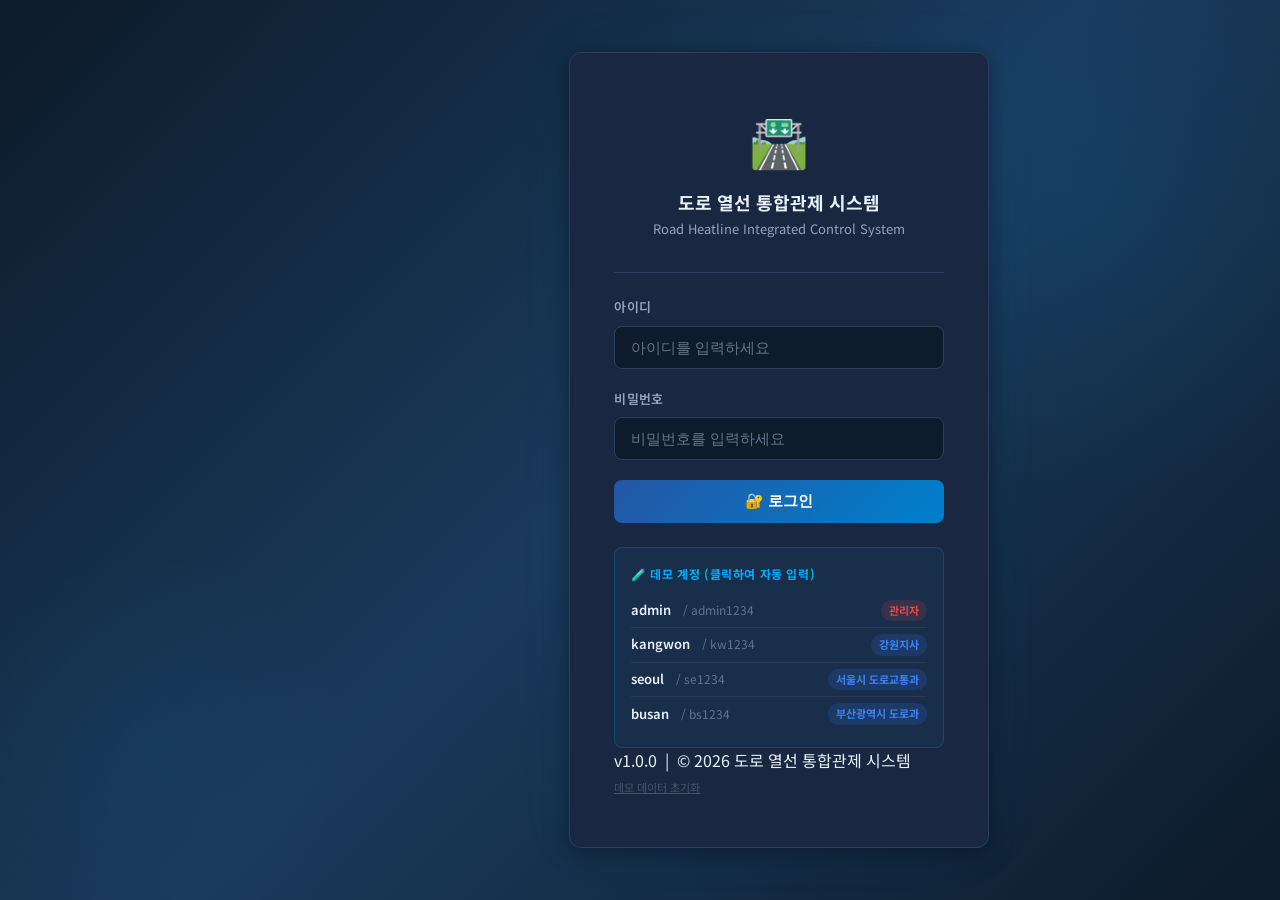
==== commit 18a28718: "Add files via upload" ====
--- a/index.html
+++ b/index.html
@@ -2,37 +2,51 @@
 <html lang="ko">
 <head>
   <meta charset="UTF-8">
-  <meta name="viewport" content="width=device-width, initial-scale=1.0">
+  <meta name="viewport" content="width=device-width, initial-scale=1.0, viewport-fit=cover">
+  <meta name="theme-color" content="#0d1b2a">
+  <meta name="apple-mobile-web-app-capable" content="yes">
+  <meta name="apple-mobile-web-app-status-bar-style" content="black-translucent">
+  <link rel="manifest" href="manifest.webmanifest">
+  <link rel="apple-touch-icon" href="icons/icon-192.png">
   <title>로그인 - 도로 열선 통합관제 시스템</title>
   <link href="https://fonts.googleapis.com/css2?family=Noto+Sans+KR:wght@300;400;500;600;700;800;900&display=swap" rel="stylesheet">
   <link rel="stylesheet" href="css/style.css">
   <style>
-    .login-bg-animation {
-      position: fixed;
-      inset: 0;
-      pointer-events: none;
-      overflow: hidden;
-      z-index: 0;
-    }
-    .road-line {
-      position: absolute;
-      background: linear-gradient(90deg, transparent, rgba(0,174,255,0.15), transparent);
-      height: 2px;
-      width: 200px;
-      animation: road-move 4s linear infinite;
-      opacity: 0;
-    }
-    @keyframes road-move {
-      0% { left: -200px; opacity: 0; }
-      10% { opacity: 1; }
-      90% { opacity: 1; }
-      100% { left: calc(100vw + 200px); opacity: 0; }
-    }
-    .login-version {
-      text-align: center;
-      margin-top: 20px;
-      font-size: 11px;
-      color: var(--text-muted);
+    .login-page { padding:24px 16px; }
+    .login-container { width:min(420px, 100%); }
+    .demo-account > div { min-width:0; }
+    @media (max-width: 768px) {
+      .login-page {
+        align-items:flex-start;
+        padding:24px 16px max(24px, env(safe-area-inset-bottom));
+      }
+      .login-container {
+        padding:32px 20px;
+        max-width:100%;
+        margin:8px 0 24px;
+      }
+      .login-logo { margin-bottom:24px; }
+      .login-demo { padding:14px; }
+      .demo-account {
+        flex-direction:column;
+        align-items:flex-start;
+        gap:8px;
+        padding:10px 0;
+      }
+      .demo-account span[style*="margin-left:8px"] {
+        display:block;
+        margin-left:0 !important;
+        margin-top:4px;
+      }
+      .demo-role { margin-left:0; }
+    }
+    @media (max-width: 480px) {
+      .login-container { padding:28px 16px; }
+      .login-logo h1 { font-size:17px; }
+      .road-line { animation-duration:6s; }
+    }
+    @media (prefers-reduced-motion: reduce) {
+      .road-line { animation:none; display:none; }
     }
   </style>
 </head>
@@ -125,7 +139,17 @@
 
   <!-- 토스트 컨테이너 -->
   <div id="toast-container" class="toast-container"></div>
-
+  <script>
+  window.HEATLINE_API_BASE_URL = "https://port-0-heatline-backend-mngz3utra2911079.sel3.cloudtype.app/api/v1";
+  try {
+    const saved = localStorage.getItem("HEATLINE_API_BASE_URL") || "";
+    if (!saved || /localhost:8000\/api\/v1/i.test(saved) || /localhost:3000/i.test(saved)) {
+      localStorage.setItem("HEATLINE_API_BASE_URL", window.HEATLINE_API_BASE_URL);
+    }
+  } catch (e) {
+    console.warn("HEATLINE_API_BASE_URL 저장 실패:", e);
+  }
+  </script>
   <script src="js/app.js"></script>
   <script>
     // LocalDB 초기화 (최초 방문 시 시드 데이터 로드)
--- a/css/style.css
+++ b/css/style.css
@@ -1524,3 +1524,124 @@
 .sidebar-overlay.show {
   display: block;
 }
+/* ============================================================
+   Web App Shell / PWA
+   ============================================================ */
+body.webapp-enabled {
+  min-height: 100vh;
+  overscroll-behavior-y: contain;
+  -webkit-tap-highlight-color: transparent;
+}
+
+.install-banner {
+  position: fixed;
+  left: 50%;
+  bottom: 20px;
+  transform: translateX(-50%);
+  width: min(680px, calc(100vw - 32px));
+  background: rgba(13, 27, 42, 0.94);
+  border: 1px solid rgba(0, 174, 255, 0.28);
+  border-radius: 16px;
+  box-shadow: 0 12px 40px rgba(0, 0, 0, 0.35);
+  padding: 14px;
+  z-index: 220;
+  backdrop-filter: blur(14px);
+}
+
+.install-banner__body {
+  display: flex;
+  align-items: center;
+  gap: 16px;
+  justify-content: space-between;
+}
+
+.install-banner__body strong {
+  display: block;
+  font-size: 14px;
+  margin-bottom: 2px;
+}
+
+.install-banner__body span {
+  color: var(--text-secondary);
+  font-size: 12px;
+}
+
+.install-banner__actions {
+  display: flex;
+  gap: 8px;
+  flex-shrink: 0;
+}
+
+.mobile-bottom-nav {
+  display: none;
+  position: fixed;
+  left: 12px;
+  right: 12px;
+  bottom: calc(env(safe-area-inset-bottom, 0px) + 10px);
+  background: rgba(26, 39, 64, 0.94);
+  border: 1px solid rgba(255, 255, 255, 0.08);
+  border-radius: 20px;
+  box-shadow: 0 18px 40px rgba(0, 0, 0, 0.32);
+  padding: 8px;
+  z-index: 180;
+  backdrop-filter: blur(14px);
+}
+
+.mobile-bottom-nav__item {
+  flex: 1;
+  min-width: 0;
+  display: inline-flex;
+  flex-direction: column;
+  align-items: center;
+  justify-content: center;
+  gap: 4px;
+  background: transparent;
+  border: none;
+  color: var(--text-secondary);
+  border-radius: 14px;
+  padding: 10px 6px;
+  cursor: pointer;
+}
+
+.mobile-bottom-nav__item.active {
+  background: rgba(0, 174, 255, 0.14);
+  color: var(--accent);
+}
+
+.mobile-bottom-nav__icon {
+  font-size: 18px;
+  line-height: 1;
+}
+
+.mobile-bottom-nav__label {
+  font-size: 11px;
+  font-weight: 700;
+  white-space: nowrap;
+}
+
+@media (max-width: 768px) {
+  .page-body {
+    padding-bottom: 104px;
+  }
+
+  .mobile-bottom-nav {
+    display: flex;
+  }
+
+  .install-banner {
+    bottom: calc(env(safe-area-inset-bottom, 0px) + 92px);
+  }
+
+  .install-banner__body {
+    flex-direction: column;
+    align-items: stretch;
+  }
+
+  .install-banner__actions {
+    width: 100%;
+  }
+
+  .install-banner__actions .btn {
+    flex: 1;
+  }
+}
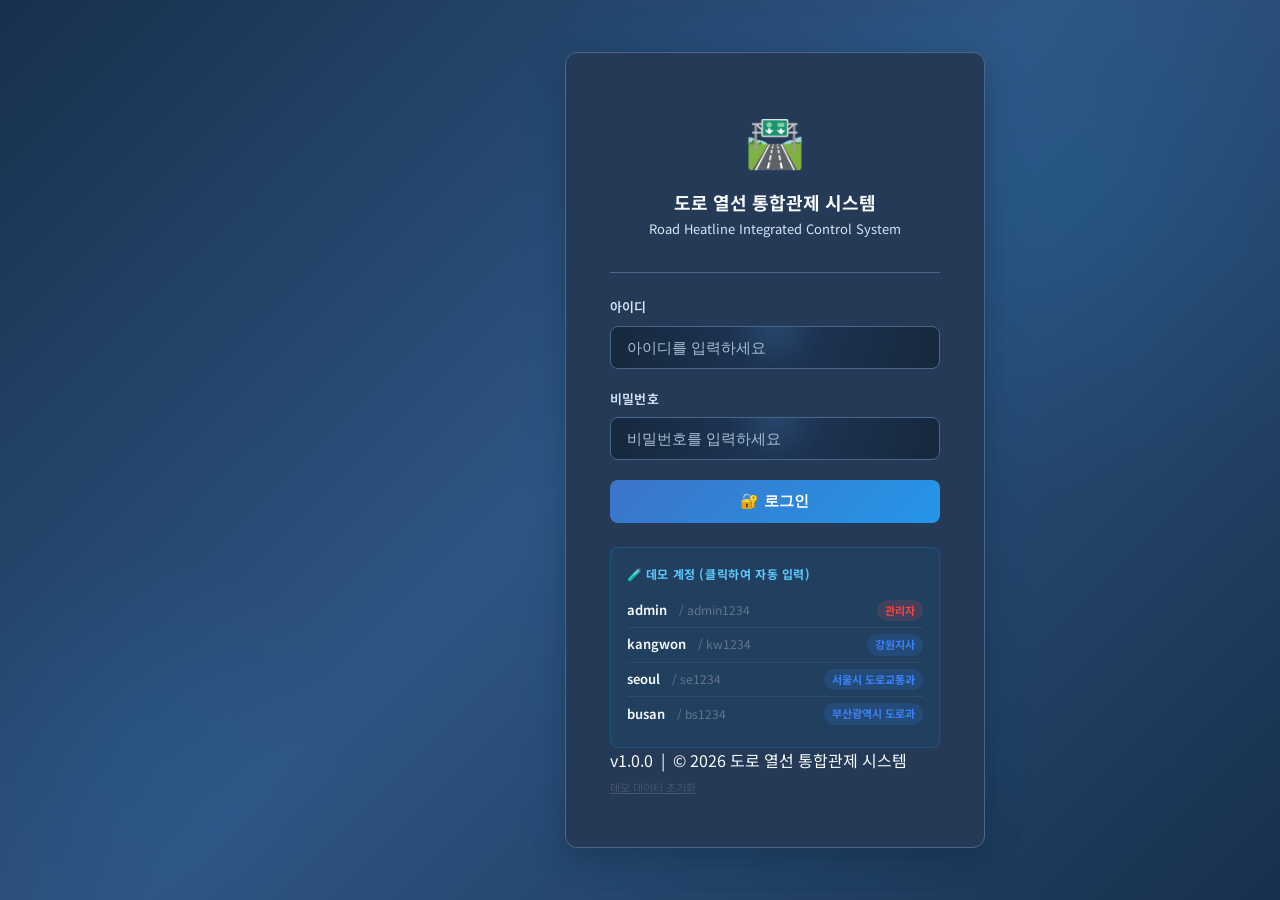
==== commit ad8991f7: "Add files via upload" ====
--- a/index.html
+++ b/index.html
@@ -3,52 +3,13 @@
 <head>
   <meta charset="UTF-8">
   <meta name="viewport" content="width=device-width, initial-scale=1.0, viewport-fit=cover">
-  <meta name="theme-color" content="#0d1b2a">
+  <meta name="theme-color" content="#223652">
   <meta name="apple-mobile-web-app-capable" content="yes">
   <meta name="apple-mobile-web-app-status-bar-style" content="black-translucent">
-  <link rel="manifest" href="manifest.webmanifest">
-  <link rel="apple-touch-icon" href="icons/icon-192.png">
   <title>로그인 - 도로 열선 통합관제 시스템</title>
   <link href="https://fonts.googleapis.com/css2?family=Noto+Sans+KR:wght@300;400;500;600;700;800;900&display=swap" rel="stylesheet">
+  
   <link rel="stylesheet" href="css/style.css">
-  <style>
-    .login-page { padding:24px 16px; }
-    .login-container { width:min(420px, 100%); }
-    .demo-account > div { min-width:0; }
-    @media (max-width: 768px) {
-      .login-page {
-        align-items:flex-start;
-        padding:24px 16px max(24px, env(safe-area-inset-bottom));
-      }
-      .login-container {
-        padding:32px 20px;
-        max-width:100%;
-        margin:8px 0 24px;
-      }
-      .login-logo { margin-bottom:24px; }
-      .login-demo { padding:14px; }
-      .demo-account {
-        flex-direction:column;
-        align-items:flex-start;
-        gap:8px;
-        padding:10px 0;
-      }
-      .demo-account span[style*="margin-left:8px"] {
-        display:block;
-        margin-left:0 !important;
-        margin-top:4px;
-      }
-      .demo-role { margin-left:0; }
-    }
-    @media (max-width: 480px) {
-      .login-container { padding:28px 16px; }
-      .login-logo h1 { font-size:17px; }
-      .road-line { animation-duration:6s; }
-    }
-    @media (prefers-reduced-motion: reduce) {
-      .road-line { animation:none; display:none; }
-    }
-  </style>
 </head>
 <body>
   <div class="login-page">
--- a/css/style.css
+++ b/css/style.css
@@ -3,27 +3,27 @@
    ============================================================ */
 
 :root {
-  --primary: #1a3a5c;
-  --primary-light: #2456a4;
-  --accent: #00aeff;
-  --accent-dark: #0080cc;
+  --primary: #22476d;
+  --primary-light: #3b74c9;
+  --accent: #5dc8ff;
+  --accent-dark: #2596e8;
   --success: #10b981;
   --warning: #f59e0b;
   --danger: #ef4444;
   --info: #3b82f6;
-  --bg-dark: #0d1b2a;
-  --bg-card: #1a2740;
-  --bg-card2: #1e3050;
-  --text-primary: #e8f0fe;
-  --text-secondary: #94a3b8;
-  --text-muted: #64748b;
-  --border: #2a3f5f;
-  --border-light: #334d70;
+  --bg-dark: #16283d;
+  --bg-card: #243a57;
+  --bg-card2: #2f4a6d;
+  --text-primary: #f8fbff;
+  --text-secondary: #d7e4f3;
+  --text-muted: #a9bdd2;
+  --border: #4a6787;
+  --border-light: #6f8fb2;
   --sidebar-w: 280px;
   --header-h: 64px;
   --radius: 12px;
   --radius-sm: 8px;
-  --shadow: 0 4px 24px rgba(0,0,0,0.4);
+  --shadow: 0 10px 32px rgba(3, 12, 24, 0.26);
 }
 
 * {
@@ -34,7 +34,7 @@
 
 body {
   font-family: 'Noto Sans KR', 'Segoe UI', sans-serif;
-  background: var(--bg-dark);
+  background: radial-gradient(circle at top, #27466c 0%, #1c3250 28%, #16283d 100%);
   color: var(--text-primary);
   line-height: 1.6;
   overflow-x: hidden;
@@ -53,7 +53,7 @@
   display: flex;
   align-items: center;
   justify-content: center;
-  background: linear-gradient(135deg, #0d1b2a 0%, #1a3a5c 50%, #0d1b2a 100%);
+  background: linear-gradient(135deg, #17304c 0%, #2e5583 48%, #17304c 100%);
   position: relative;
   overflow: hidden;
 }
@@ -139,7 +139,7 @@
 .form-control {
   width: 100%;
   padding: 12px 16px;
-  background: var(--bg-dark);
+  background: radial-gradient(circle at top, #27466c 0%, #1c3250 28%, #16283d 100%);
   border: 1px solid var(--border);
   border-radius: var(--radius-sm);
   color: var(--text-primary);
@@ -311,8 +311,9 @@
 .sidebar {
   width: var(--sidebar-w);
   min-height: 100vh;
-  background: var(--bg-card);
+  background: linear-gradient(180deg, #2a4466 0%, #223652 100%);
   border-right: 1px solid var(--border);
+  box-shadow: 10px 0 28px rgba(6, 14, 28, 0.18);
   display: flex;
   flex-direction: column;
   position: fixed;
@@ -425,7 +426,7 @@
 }
 
 .nav-item:hover {
-  background: rgba(255,255,255,0.05);
+  background: rgba(255,255,255,0.10);
   color: var(--text-primary);
 }
 
@@ -469,8 +470,9 @@
 /* ---- 헤더 ---- */
 .top-header {
   height: var(--header-h);
-  background: var(--bg-card);
+  background: linear-gradient(180deg, rgba(53,84,121,0.98), rgba(36,58,87,0.98));
   border-bottom: 1px solid var(--border);
+  box-shadow: 0 8px 24px rgba(7, 15, 30, 0.14);
   display: flex;
   align-items: center;
   padding: 0 24px;
@@ -504,7 +506,7 @@
   align-items: center;
   gap: 6px;
   padding: 6px 14px;
-  background: var(--bg-card2);
+  background: rgba(255,255,255,0.12);
   border: 1px solid var(--border);
   border-radius: 99px;
   font-size: 13px;
@@ -549,18 +551,20 @@
 }
 
 .stat-card {
-  background: var(--bg-card);
+  background: linear-gradient(180deg, rgba(53,84,121,0.96), rgba(36,58,87,0.98));
   border: 1px solid var(--border);
   border-radius: var(--radius);
   padding: 20px;
   position: relative;
   overflow: hidden;
-  transition: transform 0.2s, border-color 0.2s;
+  transition: transform 0.2s, border-color 0.2s, box-shadow 0.2s;
+  box-shadow: 0 10px 24px rgba(7, 15, 30, 0.16);
 }
 
 .stat-card:hover {
   transform: translateY(-2px);
   border-color: var(--border-light);
+  box-shadow: 0 14px 30px rgba(7, 15, 30, 0.22);
 }
 
 .stat-card::before {
@@ -583,27 +587,32 @@
 .stat-icon {
   font-size: 28px;
   margin-bottom: 12px;
+  filter: drop-shadow(0 2px 8px rgba(255,255,255,0.08));
 }
 
 .stat-value {
-  font-size: 32px;
+  font-size: 34px;
   font-weight: 800;
   line-height: 1;
-  margin-bottom: 4px;
+  margin-bottom: 6px;
+  color: #ffffff;
+  text-shadow: 0 2px 10px rgba(0,0,0,0.18);
 }
 
 .stat-label {
   font-size: 12px;
   color: var(--text-secondary);
-  font-weight: 500;
+  font-weight: 700;
+  letter-spacing: 0.02em;
 }
 
 /* ============================================================
    지도 영역
    ============================================================ */
 .map-section {
-  background: var(--bg-card);
+  background: linear-gradient(180deg, rgba(49,76,110,0.96), rgba(36,58,87,0.98));
   border: 1px solid var(--border);
+  box-shadow: 0 10px 26px rgba(7, 15, 30, 0.16);
   border-radius: var(--radius);
   overflow: hidden;
   margin-bottom: 24px;
@@ -723,8 +732,9 @@
    장비 목록 테이블
    ============================================================ */
 .table-section {
-  background: var(--bg-card);
+  background: linear-gradient(180deg, rgba(49,76,110,0.96), rgba(36,58,87,0.98));
   border: 1px solid var(--border);
+  box-shadow: 0 10px 26px rgba(7, 15, 30, 0.16);
   border-radius: var(--radius);
   overflow: hidden;
 }
@@ -751,7 +761,7 @@
   display: flex;
   align-items: center;
   gap: 8px;
-  background: var(--bg-dark);
+  background: radial-gradient(circle at top, #27466c 0%, #1c3250 28%, #16283d 100%);
   border: 1px solid var(--border);
   border-radius: var(--radius-sm);
   padding: 8px 14px;
@@ -783,7 +793,7 @@
 }
 
 thead th {
-  background: rgba(255,255,255,0.03);
+  background: rgba(255,255,255,0.08);
   padding: 12px 16px;
   text-align: left;
   font-size: 12px;
@@ -806,7 +816,7 @@
 }
 
 tbody tr:hover {
-  background: rgba(255,255,255,0.03);
+  background: rgba(255,255,255,0.08);
 }
 
 tbody td {
@@ -835,8 +845,8 @@
 }
 
 .badge-offline {
-  background: rgba(100,116,139,0.15);
-  color: var(--text-muted);
+  background: rgba(169,189,210,0.18);
+  color: #eef6ff;
 }
 
 .badge-warning {
@@ -915,8 +925,9 @@
 }
 
 .detail-card {
-  background: var(--bg-card);
+  background: linear-gradient(180deg, rgba(49,76,110,0.96), rgba(36,58,87,0.98));
   border: 1px solid var(--border);
+  box-shadow: 0 10px 26px rgba(7, 15, 30, 0.16);
   border-radius: var(--radius);
   overflow: hidden;
 }
@@ -1012,7 +1023,7 @@
 }
 
 .status-item {
-  background: var(--bg-dark);
+  background: radial-gradient(circle at top, #27466c 0%, #1c3250 28%, #16283d 100%);
   border: 1px solid var(--border);
   border-radius: var(--radius-sm);
   padding: 14px;
@@ -1131,7 +1142,7 @@
 
 .as-progress {
   height: 8px;
-  background: var(--bg-dark);
+  background: radial-gradient(circle at top, #27466c 0%, #1c3250 28%, #16283d 100%);
   border-radius: 99px;
   margin: 10px 0;
   overflow: hidden;
@@ -1199,7 +1210,7 @@
   flex-direction: column;
   gap: 8px;
   padding: 14px;
-  background: var(--bg-dark);
+  background: radial-gradient(circle at top, #27466c 0%, #1c3250 28%, #16283d 100%);
   border: 1px solid var(--border);
   border-radius: var(--radius-sm);
 }
@@ -1645,3 +1656,467 @@
     flex: 1;
   }
 }
+
+
+.stat-card-link {
+  width: 100%;
+  text-align: left;
+  border: 1px solid var(--border);
+  cursor: pointer;
+  font-family: inherit;
+}
+
+.stat-card-link:hover {
+  border-color: var(--accent);
+  box-shadow: 0 8px 24px rgba(0,174,255,0.18);
+}
+
+.stat-card-link:focus-visible {
+  outline: 2px solid var(--accent);
+  outline-offset: 2px;
+}
+
+
+/* ============================================================
+   Unified Mobile WebApp extensions
+   ============================================================ */
+.app-layout {
+  background: transparent;
+}
+
+.top-header {
+  backdrop-filter: blur(14px);
+}
+
+.filter-toolbar {
+  background: linear-gradient(180deg, rgba(49,76,110,0.96), rgba(36,58,87,0.98));
+  border: 1px solid var(--border);
+  border-radius: var(--radius);
+  padding: 16px 20px;
+  margin-bottom: 20px;
+  display: flex;
+  gap: 12px;
+  flex-wrap: wrap;
+  align-items: center;
+  box-shadow: 0 10px 26px rgba(7, 15, 30, 0.16);
+}
+
+.filter-toolbar select {
+  background: rgba(18, 34, 53, 0.55);
+  border: 1px solid var(--border);
+  border-radius: 10px;
+  padding: 10px 14px;
+  color: var(--text-primary);
+  min-height: 42px;
+}
+
+.filter-toolbar__spacer {
+  margin-left: auto;
+  display: flex;
+  gap: 8px;
+  align-items: center;
+  flex-wrap: wrap;
+}
+
+.page-section-title {
+  font-size: 12px;
+  color: var(--text-secondary);
+  margin-bottom: 10px;
+  font-weight: 700;
+  text-transform: uppercase;
+  letter-spacing: 0.06em;
+}
+
+.mobile-record-list {
+  display: none;
+}
+
+.mobile-record-card {
+  background: linear-gradient(180deg, rgba(53,84,121,0.96), rgba(36,58,87,0.98));
+  border: 1px solid var(--border);
+  border-radius: 16px;
+  padding: 16px;
+  box-shadow: 0 10px 24px rgba(7, 15, 30, 0.16);
+}
+
+.mobile-record-card + .mobile-record-card {
+  margin-top: 12px;
+}
+
+.mobile-record-card__top {
+  display: flex;
+  align-items: flex-start;
+  justify-content: space-between;
+  gap: 10px;
+  margin-bottom: 10px;
+}
+
+.mobile-record-card__title {
+  font-size: 15px;
+  font-weight: 800;
+  color: #fff;
+  line-height: 1.35;
+}
+
+.mobile-record-card__sub {
+  font-size: 12px;
+  color: var(--text-secondary);
+  margin-top: 4px;
+  line-height: 1.5;
+}
+
+.mobile-record-grid {
+  display: grid;
+  grid-template-columns: repeat(2, minmax(0, 1fr));
+  gap: 10px;
+  margin-top: 12px;
+}
+
+.mobile-record-item {
+  background: rgba(8, 16, 28, 0.18);
+  border: 1px solid rgba(255,255,255,0.08);
+  border-radius: 12px;
+  padding: 10px 12px;
+  min-width: 0;
+}
+
+.mobile-record-item .label {
+  font-size: 11px;
+  color: var(--text-secondary);
+  margin-bottom: 4px;
+}
+
+.mobile-record-item .value {
+  font-size: 13px;
+  color: #fff;
+  font-weight: 700;
+  word-break: break-word;
+}
+
+.mobile-record-actions {
+  display: flex;
+  gap: 8px;
+  margin-top: 12px;
+  flex-wrap: wrap;
+}
+
+.mobile-record-actions .btn {
+  flex: 1 1 0;
+  min-width: 0;
+}
+
+.mobile-stack {
+  display: grid;
+  gap: 16px;
+}
+
+.mobile-summary-strip {
+  display: grid;
+  grid-template-columns: repeat(2, minmax(0, 1fr));
+  gap: 10px;
+}
+
+.mobile-summary-chip {
+  background: rgba(255,255,255,0.08);
+  border: 1px solid rgba(255,255,255,0.08);
+  border-radius: 14px;
+  padding: 12px;
+}
+
+.mobile-summary-chip .label {
+  font-size: 11px;
+  color: var(--text-secondary);
+  margin-bottom: 4px;
+}
+
+.mobile-summary-chip .value {
+  font-size: 18px;
+  font-weight: 800;
+  color: #fff;
+}
+
+.detail-page {
+  min-height: auto;
+  padding: 0;
+}
+
+.detail-shell {
+  display: grid;
+  gap: 18px;
+}
+
+.detail-topbar {
+  display: flex;
+  align-items: flex-start;
+  justify-content: space-between;
+  gap: 16px;
+  padding: 20px;
+  border: 1px solid var(--border);
+  background: linear-gradient(135deg, rgba(53,84,121,0.96), rgba(36,58,87,0.98));
+  border-radius: var(--radius);
+  box-shadow: 0 10px 24px rgba(7, 15, 30, 0.16);
+}
+
+.detail-topbar .title-group h1 {
+  margin: 0;
+  font-size: 28px;
+  line-height: 1.3;
+  font-weight: 800;
+}
+
+.detail-topbar .title-group p {
+  margin: 8px 0 0;
+  color: var(--text-secondary);
+  font-size: 14px;
+}
+
+.detail-layout {
+  display: grid;
+  grid-template-columns: minmax(0, 1.6fr) minmax(320px, 1fr);
+  gap: 18px;
+  align-items: start;
+}
+
+.detail-main,
+.detail-side {
+  display: grid;
+  gap: 18px;
+  min-width: 0;
+}
+
+.detail-card {
+  background: linear-gradient(180deg, rgba(49,76,110,0.96), rgba(36,58,87,0.98));
+  border: 1px solid var(--border);
+  border-radius: var(--radius);
+  overflow: hidden;
+  box-shadow: 0 10px 26px rgba(7, 15, 30, 0.16);
+}
+
+.detail-card-header {
+  padding: 16px 20px;
+  border-bottom: 1px solid var(--border);
+  display: flex;
+  align-items: center;
+  justify-content: space-between;
+  gap: 12px;
+  flex-wrap: wrap;
+  background: rgba(255,255,255,0.04);
+}
+
+.detail-card-header h2 {
+  margin: 0;
+  font-size: 16px;
+  font-weight: 800;
+}
+
+.detail-card-meta,
+.video-tip,
+.footer-note,
+.helper-text,
+.range-value,
+.muted {
+  color: var(--text-secondary);
+}
+
+.detail-card-body {
+  padding: 18px;
+}
+
+.video-tip {
+  display: inline-flex;
+  align-items: center;
+  gap: 6px;
+  padding: 4px 10px;
+  border-radius: 999px;
+  background: rgba(93, 200, 255, 0.12);
+  border: 1px solid rgba(93, 200, 255, 0.26);
+  font-size: 11px;
+  font-weight: 700;
+}
+
+.camera-box {
+  width: 100%;
+  aspect-ratio: 16 / 9;
+  background: #030712;
+  border-radius: 14px;
+  overflow: hidden;
+  display: flex;
+  align-items: center;
+  justify-content: center;
+  border: 1px solid var(--border);
+}
+
+.camera-box img {
+  width: 100%;
+  height: 100%;
+  object-fit: contain;
+  background: #000;
+}
+
+.camera-empty {
+  color: var(--text-secondary);
+  text-align: center;
+  padding: 20px;
+}
+
+.metrics {
+  display: grid;
+  grid-template-columns: repeat(3, minmax(0, 1fr));
+  gap: 12px;
+}
+
+.metric {
+  background: rgba(8, 16, 28, 0.18);
+  border: 1px solid rgba(255,255,255,0.08);
+  border-radius: 12px;
+  padding: 14px;
+}
+
+.metric .label {
+  color: var(--text-secondary);
+  font-size: 12px;
+  margin-bottom: 8px;
+  font-weight: 700;
+}
+
+.metric .value {
+  font-size: 24px;
+  font-weight: 800;
+  color: #fff;
+}
+
+.kv {
+  display: grid;
+  grid-template-columns: 130px minmax(0, 1fr);
+  gap: 10px 14px;
+}
+
+.kv .k {
+  color: var(--text-secondary);
+  font-size: 13px;
+  font-weight: 700;
+}
+
+.kv .v {
+  color: #fff;
+  font-weight: 600;
+  word-break: break-all;
+}
+
+.control-grid {
+  display: grid;
+  gap: 12px;
+}
+
+.control-block {
+  background: rgba(8, 16, 28, 0.18);
+  border: 1px solid rgba(255,255,255,0.08);
+  border-radius: 12px;
+  padding: 16px;
+}
+
+.control-row {
+  display: flex;
+  gap: 10px;
+  flex-wrap: wrap;
+}
+
+.control-row .btn {
+  min-width: 140px;
+  flex: 1 1 0;
+}
+
+.table-wrap {
+  overflow-x: auto;
+}
+
+.table-wrap table {
+  min-width: 560px;
+}
+
+@media (max-width: 980px) {
+  .detail-layout {
+    grid-template-columns: 1fr;
+  }
+}
+
+@media (max-width: 768px) {
+  .filter-toolbar {
+    display: grid;
+    grid-template-columns: 1fr;
+    padding: 14px;
+  }
+
+  .filter-toolbar .search-box,
+  .filter-toolbar select,
+  .filter-toolbar__spacer,
+  .filter-toolbar__spacer .btn {
+    width: 100%;
+    min-width: 0 !important;
+  }
+
+  .filter-toolbar__spacer {
+    margin-left: 0;
+  }
+
+  .has-mobile-list .table-responsive,
+  .has-mobile-list #empty-state {
+    display: none !important;
+  }
+
+  .mobile-record-list {
+    display: block;
+    padding: 14px;
+  }
+
+  .map-header {
+    flex-direction: column;
+    align-items: stretch;
+  }
+
+  #quick-sections {
+    grid-template-columns: 1fr !important;
+  }
+
+  .detail-topbar {
+    padding: 16px;
+    flex-direction: column;
+  }
+
+  .detail-topbar .top-actions,
+  .detail-topbar .top-actions .btn {
+    width: 100%;
+  }
+
+  .metrics,
+  .mobile-record-grid,
+  .mobile-summary-strip {
+    grid-template-columns: 1fr 1fr;
+  }
+
+  .kv {
+    grid-template-columns: 1fr;
+    gap: 6px;
+  }
+}
+
+@media (max-width: 520px) {
+  .detail-topbar .title-group h1 {
+    font-size: 22px;
+  }
+
+  .metrics,
+  .mobile-record-grid,
+  .mobile-summary-strip {
+    grid-template-columns: 1fr;
+  }
+
+  .control-row {
+    flex-direction: column;
+  }
+
+  .control-row .btn {
+    width: 100%;
+    min-width: 0;
+  }
+}
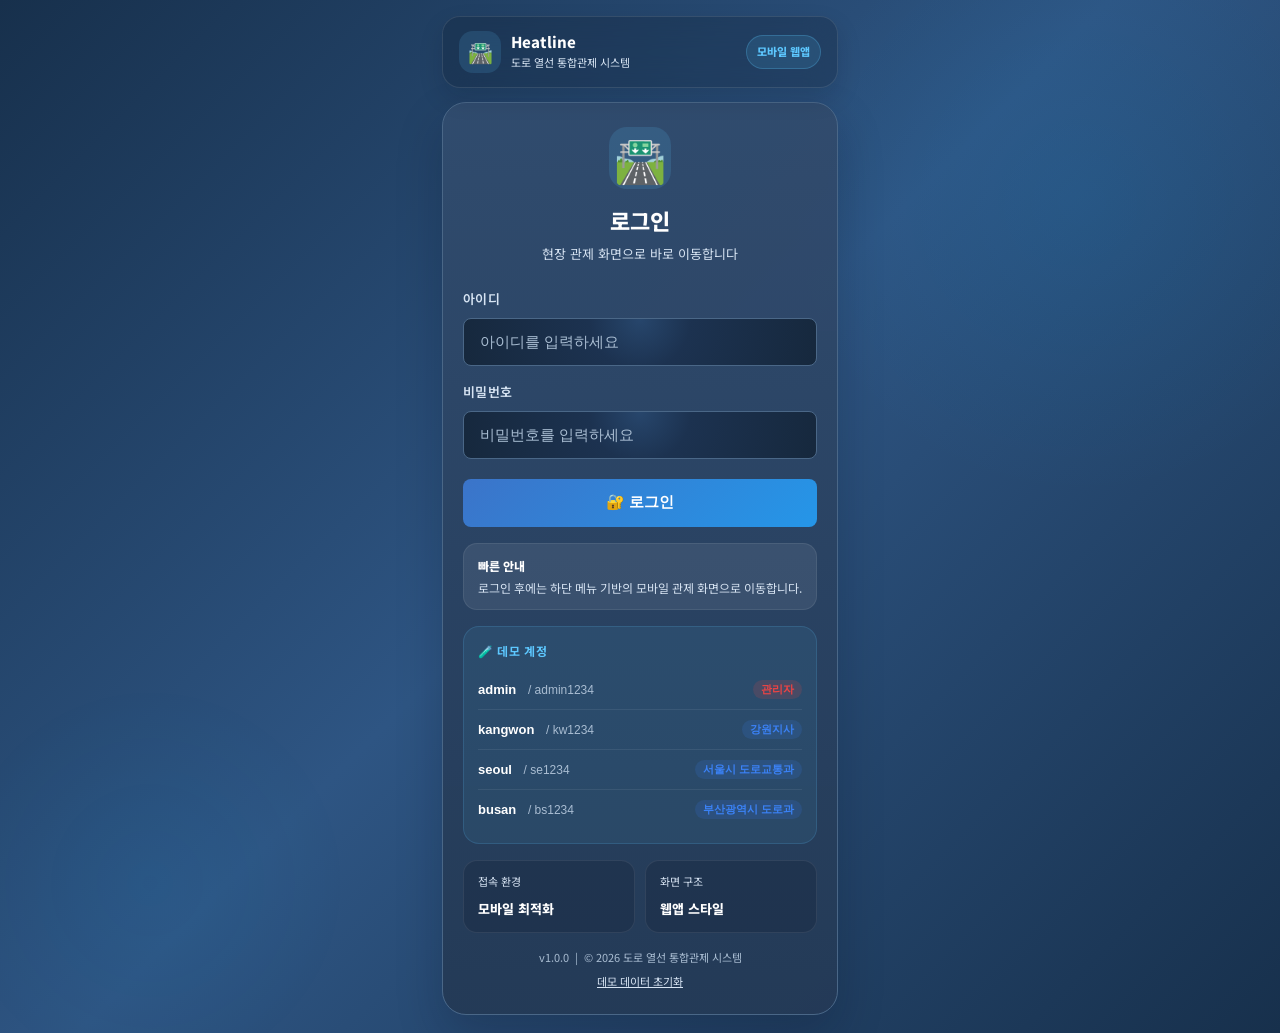
==== commit b31c5b7e: "Add files via upload" ====
--- a/index.html
+++ b/index.html
@@ -8,98 +8,122 @@
   <meta name="apple-mobile-web-app-status-bar-style" content="black-translucent">
   <title>로그인 - 도로 열선 통합관제 시스템</title>
   <link href="https://fonts.googleapis.com/css2?family=Noto+Sans+KR:wght@300;400;500;600;700;800;900&display=swap" rel="stylesheet">
-  
   <link rel="stylesheet" href="css/style.css">
 </head>
-<body>
-  <div class="login-page">
+<body class="webapp-enabled login-webapp login-webapp-v3">
+  <main class="login-page login-page-v3">
     <div class="login-bg-animation" id="bgAnimation"></div>
 
-    <div class="login-container">
-      <div class="login-logo">
-        <span class="logo-icon">🛣️</span>
-        <h1>도로 열선 통합관제 시스템</h1>
-        <p class="subtitle">Road Heatline Integrated Control System</p>
+    <section class="login-shell-v3" aria-label="로그인 화면">
+      <div class="login-hero-v3">
+        <div class="login-hero-v3__badge">모바일 웹앱</div>
+        <div class="login-hero-v3__brand">
+          <span class="login-hero-v3__icon">🛣️</span>
+          <div>
+            <h1>Heatline</h1>
+            <p>도로 열선 통합관제 시스템</p>
+          </div>
+        </div>
       </div>
 
-      <div class="login-divider"></div>
-
-      <div id="login-alert" class="alert alert-danger hidden"></div>
-
-      <form id="login-form" onsubmit="handleLogin(event)">
-        <div class="form-group">
-          <label class="form-label" for="username">아이디</label>
-          <input
-            type="text"
-            id="username"
-            class="form-control"
-            placeholder="아이디를 입력하세요"
-            autocomplete="username"
-            required
-          >
-        </div>
-
-        <div class="form-group">
-          <label class="form-label" for="password">비밀번호</label>
-          <input
-            type="password"
-            id="password"
-            class="form-control"
-            placeholder="비밀번호를 입력하세요"
-            autocomplete="current-password"
-            required
-          >
-        </div>
-
-        <button type="submit" class="btn btn-primary" id="login-btn">
-          🔐 로그인
-        </button>
-      </form>
-
-      <div class="login-demo">
-        <h4>🧪 데모 계정 (클릭하여 자동 입력)</h4>
-        <div class="demo-account" onclick="fillDemo('admin','admin1234')">
-          <div>
-            <span class="demo-id" style="font-weight:600">admin</span>
-            <span style="color:#64748b;margin-left:8px;font-size:12px">/ admin1234</span>
-          </div>
-          <span class="demo-role admin">관리자</span>
-        </div>
-        <div class="demo-account" onclick="fillDemo('kangwon','kw1234')">
-          <div>
-            <span class="demo-id" style="font-weight:600">kangwon</span>
-            <span style="color:#64748b;margin-left:8px;font-size:12px">/ kw1234</span>
-          </div>
-          <span class="demo-role customer">강원지사</span>
-        </div>
-        <div class="demo-account" onclick="fillDemo('seoul','se1234')">
-          <div>
-            <span class="demo-id" style="font-weight:600">seoul</span>
-            <span style="color:#64748b;margin-left:8px;font-size:12px">/ se1234</span>
-          </div>
-          <span class="demo-role customer">서울시 도로교통과</span>
-        </div>
-        <div class="demo-account" onclick="fillDemo('busan','bs1234')">
-          <div>
-            <span class="demo-id" style="font-weight:600">busan</span>
-            <span style="color:#64748b;margin-left:8px;font-size:12px">/ bs1234</span>
-          </div>
-          <span class="demo-role customer">부산광역시 도로과</span>
+      <div class="login-card-v3">
+        <div class="login-logo login-logo-v3">
+          <span class="logo-icon">🛣️</span>
+          <h2>로그인</h2>
+          <p class="subtitle">현장 관제 화면으로 바로 이동합니다</p>
+        </div>
+
+        <div id="login-alert" class="alert alert-danger hidden"></div>
+
+        <form id="login-form" onsubmit="handleLogin(event)">
+          <div class="form-group">
+            <label class="form-label" for="username">아이디</label>
+            <input
+              type="text"
+              id="username"
+              class="form-control"
+              placeholder="아이디를 입력하세요"
+              autocomplete="username"
+              required
+            >
+          </div>
+
+          <div class="form-group">
+            <label class="form-label" for="password">비밀번호</label>
+            <input
+              type="password"
+              id="password"
+              class="form-control"
+              placeholder="비밀번호를 입력하세요"
+              autocomplete="current-password"
+              required
+            >
+          </div>
+
+          <button type="submit" class="btn btn-primary" id="login-btn">
+            🔐 로그인
+          </button>
+        </form>
+
+        <div class="login-quick-note-v3">
+          <div class="login-quick-note-v3__title">빠른 안내</div>
+          <div class="login-quick-note-v3__text">로그인 후에는 하단 메뉴 기반의 모바일 관제 화면으로 이동합니다.</div>
+        </div>
+
+        <div class="login-demo login-demo-v3">
+          <h4>🧪 데모 계정</h4>
+          <button type="button" class="demo-account demo-account-v3" onclick="fillDemo('admin','admin1234')">
+            <div>
+              <span class="demo-id">admin</span>
+              <span class="demo-pw">/ admin1234</span>
+            </div>
+            <span class="demo-role admin">관리자</span>
+          </button>
+          <button type="button" class="demo-account demo-account-v3" onclick="fillDemo('kangwon','kw1234')">
+            <div>
+              <span class="demo-id">kangwon</span>
+              <span class="demo-pw">/ kw1234</span>
+            </div>
+            <span class="demo-role customer">강원지사</span>
+          </button>
+          <button type="button" class="demo-account demo-account-v3" onclick="fillDemo('seoul','se1234')">
+            <div>
+              <span class="demo-id">seoul</span>
+              <span class="demo-pw">/ se1234</span>
+            </div>
+            <span class="demo-role customer">서울시 도로교통과</span>
+          </button>
+          <button type="button" class="demo-account demo-account-v3" onclick="fillDemo('busan','bs1234')">
+            <div>
+              <span class="demo-id">busan</span>
+              <span class="demo-pw">/ bs1234</span>
+            </div>
+            <span class="demo-role customer">부산광역시 도로과</span>
+          </button>
+        </div>
+
+        <div class="login-meta-v3">
+          <div class="login-meta-v3__row">
+            <span>접속 환경</span>
+            <strong>모바일 최적화</strong>
+          </div>
+          <div class="login-meta-v3__row">
+            <span>화면 구조</span>
+            <strong>웹앱 스타일</strong>
+          </div>
+        </div>
+
+        <div class="login-version login-version-v3">
+          v1.0.0 &nbsp;|&nbsp; © 2026 도로 열선 통합관제 시스템
+          <br>
+          <a href="#" onclick="resetDB(); return false;">데모 데이터 초기화</a>
         </div>
       </div>
-
-      <div class="login-version">
-        v1.0.0 &nbsp;|&nbsp; © 2026 도로 열선 통합관제 시스템
-        <br>
-        <a href="#" onclick="resetDB()" style="font-size:11px;color:#475569;text-decoration:underline;">
-          데모 데이터 초기화
-        </a>
-      </div>
-    </div>
-  </div>
-
-  <!-- 토스트 컨테이너 -->
+    </section>
+  </main>
+
   <div id="toast-container" class="toast-container"></div>
+
   <script>
   window.HEATLINE_API_BASE_URL = "https://port-0-heatline-backend-mngz3utra2911079.sel3.cloudtype.app/api/v1";
   try {
@@ -113,18 +137,24 @@
   </script>
   <script src="js/app.js"></script>
   <script>
-    // LocalDB 초기화 (최초 방문 시 시드 데이터 로드)
     LocalDB.init();
 
-    // 이미 로그인된 경우 대시보드로
     if (Auth.isLoggedIn()) {
       window.location.href = 'dashboard.html';
     }
 
-    // 배경 애니메이션
+    function updateViewportHeight() {
+      document.documentElement.style.setProperty('--vh', `${window.innerHeight * 0.01}px`);
+    }
+    updateViewportHeight();
+    window.addEventListener('resize', updateViewportHeight);
+
     function createRoadLines() {
       const container = document.getElementById('bgAnimation');
-      for (let i = 0; i < 8; i++) {
+      if (!container) return;
+      container.innerHTML = '';
+      const count = window.innerWidth <= 768 ? 4 : 7;
+      for (let i = 0; i < count; i++) {
         const line = document.createElement('div');
         line.className = 'road-line';
         line.style.top = Math.random() * 100 + '%';
@@ -135,11 +165,12 @@
       }
     }
     createRoadLines();
+    window.addEventListener('resize', createRoadLines);
 
     function fillDemo(id, pw) {
       document.getElementById('username').value = id;
       document.getElementById('password').value = pw;
-      document.getElementById('username').focus();
+      document.getElementById('password').focus();
     }
 
     async function handleLogin(e) {
@@ -155,7 +186,6 @@
         return;
       }
 
-      // 로딩 상태
       btn.disabled = true;
       btn.innerHTML = '<div class="loading-spinner"></div> 로그인 중...';
       alert.classList.add('hidden');
@@ -167,7 +197,7 @@
         Utils.toast('로그인 성공', `${result.session.fullName || username}님, 환영합니다.`, 'success');
         setTimeout(() => {
           window.location.href = 'dashboard.html';
-        }, 800);
+        }, 700);
       } else {
         showAlert(result.message);
         btn.disabled = false;
@@ -181,16 +211,15 @@
       el.classList.remove('hidden');
     }
 
-    // 엔터키 처리
     document.addEventListener('keydown', e => {
       if (e.key === 'Enter' && !e.target.closest('form')) {
         document.getElementById('login-form').requestSubmit();
       }
     });
 
-    // 데모 데이터 초기화
     function resetDB() {
-      if (confirm('샘플 데이터를 초기화하시겠습니까?\n(제어 이력 등 변경 사항이 삭제됩니다)')) {
+      if (confirm('샘플 데이터를 초기화하시겠습니까?
+(제어 이력 등 변경 사항이 삭제됩니다)')) {
         LocalDB.reset();
         Utils.toast('초기화 완료', '샘플 데이터가 초기화되었습니다.', 'success');
       }
--- a/css/style.css
+++ b/css/style.css
@@ -2120,3 +2120,557 @@
     min-width: 0;
   }
 }
+
+
+/* ============================================================
+   Login WebApp polish
+   ============================================================ */
+body.login-webapp {
+  min-height: 100svh;
+  background: linear-gradient(180deg, #17304c 0%, #203a5a 100%);
+}
+
+.login-page {
+  min-height: calc(var(--vh, 1vh) * 100);
+  padding:
+    max(16px, env(safe-area-inset-top))
+    16px
+    max(20px, env(safe-area-inset-bottom));
+}
+
+.login-shell {
+  width: min(100%, 520px);
+  margin: 0 auto;
+  display: grid;
+  gap: 14px;
+  position: relative;
+  z-index: 1;
+}
+
+.login-appbar {
+  display: flex;
+  align-items: center;
+  justify-content: space-between;
+  gap: 12px;
+  padding: 14px 16px;
+  border-radius: 18px;
+  background: rgba(9, 20, 34, 0.22);
+  border: 1px solid rgba(255,255,255,0.10);
+  backdrop-filter: blur(16px);
+  box-shadow: 0 10px 24px rgba(7, 15, 30, 0.14);
+}
+
+.login-appbar__brand {
+  display: flex;
+  align-items: center;
+  gap: 10px;
+  min-width: 0;
+}
+
+.login-appbar__icon {
+  display: inline-flex;
+  width: 40px;
+  height: 40px;
+  align-items: center;
+  justify-content: center;
+  border-radius: 14px;
+  background: rgba(93, 200, 255, 0.14);
+  font-size: 20px;
+  flex-shrink: 0;
+}
+
+.login-appbar__brand strong,
+.login-appbar__brand span {
+  display: block;
+  line-height: 1.25;
+}
+
+.login-appbar__brand strong {
+  font-size: 14px;
+  color: #fff;
+}
+
+.login-appbar__brand span {
+  font-size: 11px;
+  color: var(--text-secondary);
+}
+
+.login-appbar__badge {
+  flex-shrink: 0;
+  border-radius: 999px;
+  padding: 7px 10px;
+  font-size: 11px;
+  font-weight: 800;
+  color: var(--accent);
+  background: rgba(93, 200, 255, 0.12);
+  border: 1px solid rgba(93, 200, 255, 0.25);
+}
+
+.login-container {
+  width: 100%;
+  max-width: none;
+  border-radius: 24px;
+  padding: 28px 24px;
+  background: linear-gradient(180deg, rgba(49,76,110,0.96), rgba(36,58,87,0.98));
+  box-shadow: 0 20px 46px rgba(7, 15, 30, 0.22);
+}
+
+.login-quick-note {
+  margin-top: 18px;
+  margin-bottom: -6px;
+  padding: 12px 14px;
+  border-radius: 14px;
+  background: rgba(255,255,255,0.08);
+  border: 1px solid rgba(255,255,255,0.08);
+}
+
+.login-quick-note__title {
+  font-size: 12px;
+  font-weight: 800;
+  color: #fff;
+  margin-bottom: 4px;
+}
+
+.login-quick-note__text {
+  font-size: 12px;
+  color: var(--text-secondary);
+  line-height: 1.5;
+}
+
+.login-bottom-sheet {
+  display: grid;
+  grid-template-columns: 1fr 1fr;
+  gap: 10px;
+}
+
+.login-bottom-sheet__item {
+  padding: 12px 14px;
+  border-radius: 16px;
+  background: rgba(9, 20, 34, 0.22);
+  border: 1px solid rgba(255,255,255,0.10);
+  backdrop-filter: blur(16px);
+}
+
+.login-bottom-sheet__item .label {
+  display: block;
+  font-size: 11px;
+  color: var(--text-secondary);
+  margin-bottom: 4px;
+}
+
+.login-bottom-sheet__item .value {
+  font-size: 13px;
+  font-weight: 800;
+  color: #fff;
+}
+
+.login-version {
+  text-align: center;
+  margin-top: 20px;
+  font-size: 11px;
+  color: var(--text-muted);
+}
+
+.login-bg-animation {
+  position: fixed;
+  inset: 0;
+  pointer-events: none;
+  overflow: hidden;
+  z-index: 0;
+}
+
+.road-line {
+  position: absolute;
+  background: linear-gradient(90deg, transparent, rgba(93, 200, 255, 0.22), transparent);
+  height: 2px;
+  width: 200px;
+  animation: road-move 4s linear infinite;
+  opacity: 0;
+}
+
+@keyframes road-move {
+  0% { left: -200px; opacity: 0; }
+  10% { opacity: 1; }
+  90% { opacity: 1; }
+  100% { left: calc(100vw + 200px); opacity: 0; }
+}
+
+@media (max-width: 768px) {
+  .login-page {
+    align-items: stretch;
+    justify-content: flex-start;
+  }
+
+  .login-shell {
+    width: 100%;
+    max-width: 100%;
+  }
+
+  .login-container {
+    padding: 22px 18px;
+    border-radius: 22px;
+  }
+
+  .login-logo {
+    margin-bottom: 24px;
+  }
+
+  .login-logo .logo-icon {
+    font-size: 42px;
+  }
+
+  .login-demo {
+    padding: 14px;
+  }
+
+  .demo-account {
+    padding: 10px 0;
+    align-items: flex-start;
+    gap: 6px;
+  }
+
+  .demo-account > div {
+    width: 100%;
+  }
+
+  .demo-role {
+    align-self: flex-start;
+  }
+}
+
+@media (max-width: 480px) {
+  .login-page {
+    padding-left: 12px;
+    padding-right: 12px;
+  }
+
+  .login-appbar {
+    padding: 12px 14px;
+    border-radius: 16px;
+  }
+
+  .login-container {
+    padding: 20px 16px;
+  }
+
+  .login-bottom-sheet {
+    grid-template-columns: 1fr;
+  }
+
+  .login-logo h1 {
+    font-size: 17px;
+  }
+
+  .login-logo .subtitle {
+    font-size: 12px;
+  }
+
+  .form-control,
+  .btn {
+    min-height: 46px;
+  }
+}
+
+
+/* ============================================================
+   Login WebApp V3 - robust mobile centered layout
+   ============================================================ */
+body.login-webapp-v3 {
+  min-height: 100svh;
+  background: linear-gradient(180deg, #17304c 0%, #203a5a 100%);
+}
+
+.login-page-v3 {
+  min-height: calc(var(--vh, 1vh) * 100);
+  display: grid;
+  place-items: center;
+  padding:
+    max(16px, env(safe-area-inset-top))
+    clamp(12px, 4vw, 24px)
+    max(18px, env(safe-area-inset-bottom));
+  position: relative;
+  overflow: hidden;
+}
+
+.login-shell-v3 {
+  width: min(100%, 440px);
+  display: grid;
+  gap: 14px;
+  position: relative;
+  z-index: 1;
+}
+
+.login-hero-v3 {
+  display: flex;
+  align-items: center;
+  justify-content: space-between;
+  gap: 12px;
+  padding: 14px 16px;
+  border-radius: 18px;
+  background: rgba(9, 20, 34, 0.22);
+  border: 1px solid rgba(255,255,255,0.10);
+  backdrop-filter: blur(16px);
+  box-shadow: 0 10px 24px rgba(7, 15, 30, 0.14);
+}
+
+.login-hero-v3__badge {
+  order: 2;
+  flex-shrink: 0;
+  border-radius: 999px;
+  padding: 7px 10px;
+  font-size: 11px;
+  font-weight: 800;
+  color: var(--accent);
+  background: rgba(93, 200, 255, 0.12);
+  border: 1px solid rgba(93, 200, 255, 0.25);
+}
+
+.login-hero-v3__brand {
+  display: flex;
+  align-items: center;
+  gap: 10px;
+  min-width: 0;
+}
+
+.login-hero-v3__icon {
+  width: 42px;
+  height: 42px;
+  display: inline-flex;
+  align-items: center;
+  justify-content: center;
+  border-radius: 14px;
+  background: rgba(93, 200, 255, 0.14);
+  font-size: 20px;
+  flex-shrink: 0;
+}
+
+.login-hero-v3 h1 {
+  margin: 0;
+  font-size: 15px;
+  font-weight: 800;
+  color: #fff;
+  line-height: 1.2;
+}
+
+.login-hero-v3 p {
+  margin: 3px 0 0;
+  font-size: 11px;
+  color: var(--text-secondary);
+}
+
+.login-card-v3 {
+  width: 100%;
+  border-radius: 24px;
+  padding: 24px 20px;
+  background: linear-gradient(180deg, rgba(49,76,110,0.98), rgba(36,58,87,0.99));
+  border: 1px solid var(--border);
+  box-shadow: 0 20px 46px rgba(7, 15, 30, 0.22);
+}
+
+.login-logo-v3 {
+  margin-bottom: 24px;
+  text-align: center;
+}
+
+.login-logo-v3 .logo-icon {
+  font-size: 42px;
+  display: inline-flex;
+  width: 62px;
+  height: 62px;
+  border-radius: 18px;
+  align-items: center;
+  justify-content: center;
+  background: rgba(93, 200, 255, 0.14);
+  margin-bottom: 14px;
+}
+
+.login-logo-v3 h2 {
+  margin: 0;
+  font-size: 22px;
+  font-weight: 800;
+  color: #fff;
+}
+
+.login-logo-v3 .subtitle {
+  margin-top: 6px;
+  font-size: 13px;
+  color: var(--text-secondary);
+}
+
+.login-card-v3 .form-group {
+  margin-bottom: 16px;
+}
+
+.login-card-v3 .form-control,
+.login-card-v3 .btn {
+  width: 100%;
+  min-height: 48px;
+}
+
+.login-card-v3 .btn {
+  margin-top: 4px;
+}
+
+.login-quick-note-v3 {
+  margin-top: 16px;
+  padding: 12px 14px;
+  border-radius: 14px;
+  background: rgba(255,255,255,0.08);
+  border: 1px solid rgba(255,255,255,0.08);
+}
+
+.login-quick-note-v3__title {
+  font-size: 12px;
+  font-weight: 800;
+  color: #fff;
+  margin-bottom: 4px;
+}
+
+.login-quick-note-v3__text {
+  font-size: 12px;
+  color: var(--text-secondary);
+  line-height: 1.5;
+}
+
+.login-demo-v3 {
+  margin-top: 16px;
+  padding: 14px;
+  background: rgba(93, 200, 255, 0.08);
+  border: 1px solid rgba(93, 200, 255, 0.16);
+  border-radius: 16px;
+}
+
+.login-demo-v3 h4 {
+  margin-bottom: 10px;
+}
+
+.demo-account-v3 {
+  width: 100%;
+  appearance: none;
+  background: transparent;
+  border: none;
+  padding: 10px 0;
+  display: flex;
+  justify-content: space-between;
+  align-items: center;
+  gap: 10px;
+  text-align: left;
+  cursor: pointer;
+}
+
+.demo-account-v3 + .demo-account-v3 {
+  border-top: 1px solid rgba(255,255,255,0.07);
+}
+
+.demo-account-v3 .demo-id {
+  font-weight: 700;
+  color: #fff;
+}
+
+.demo-account-v3 .demo-pw {
+  color: var(--text-muted);
+  margin-left: 8px;
+  font-size: 12px;
+}
+
+.login-meta-v3 {
+  display: grid;
+  grid-template-columns: 1fr 1fr;
+  gap: 10px;
+  margin-top: 16px;
+}
+
+.login-meta-v3__row {
+  padding: 12px 14px;
+  border-radius: 14px;
+  background: rgba(8,16,28,0.18);
+  border: 1px solid rgba(255,255,255,0.08);
+}
+
+.login-meta-v3__row span {
+  display: block;
+  font-size: 11px;
+  color: var(--text-secondary);
+  margin-bottom: 4px;
+}
+
+.login-meta-v3__row strong {
+  font-size: 13px;
+  color: #fff;
+  font-weight: 800;
+}
+
+.login-version-v3 {
+  margin-top: 16px;
+  text-align: center;
+  font-size: 11px;
+  color: var(--text-muted);
+}
+
+.login-version-v3 a {
+  display: inline-block;
+  margin-top: 6px;
+  color: var(--text-secondary);
+  text-decoration: underline;
+}
+
+@media (max-width: 768px) {
+  .login-shell-v3 {
+    width: min(100%, 420px);
+  }
+
+  .login-card-v3 {
+    padding: 22px 16px;
+    border-radius: 22px;
+  }
+
+  .login-hero-v3 {
+    padding: 12px 14px;
+    border-radius: 16px;
+  }
+}
+
+@media (max-width: 520px) {
+  .login-page-v3 {
+    place-items: start center;
+  }
+
+  .login-shell-v3 {
+    width: 100%;
+    max-width: 100%;
+  }
+
+  .login-hero-v3 {
+    flex-direction: column;
+    align-items: stretch;
+  }
+
+  .login-hero-v3__badge {
+    order: 0;
+    align-self: flex-start;
+  }
+
+  .login-card-v3 {
+    padding: 20px 14px;
+    border-radius: 20px;
+  }
+
+  .login-logo-v3 .logo-icon {
+    width: 56px;
+    height: 56px;
+    font-size: 36px;
+  }
+
+  .login-logo-v3 h2 {
+    font-size: 20px;
+  }
+
+  .demo-account-v3 {
+    flex-direction: column;
+    align-items: flex-start;
+  }
+
+  .login-meta-v3 {
+    grid-template-columns: 1fr;
+  }
+}
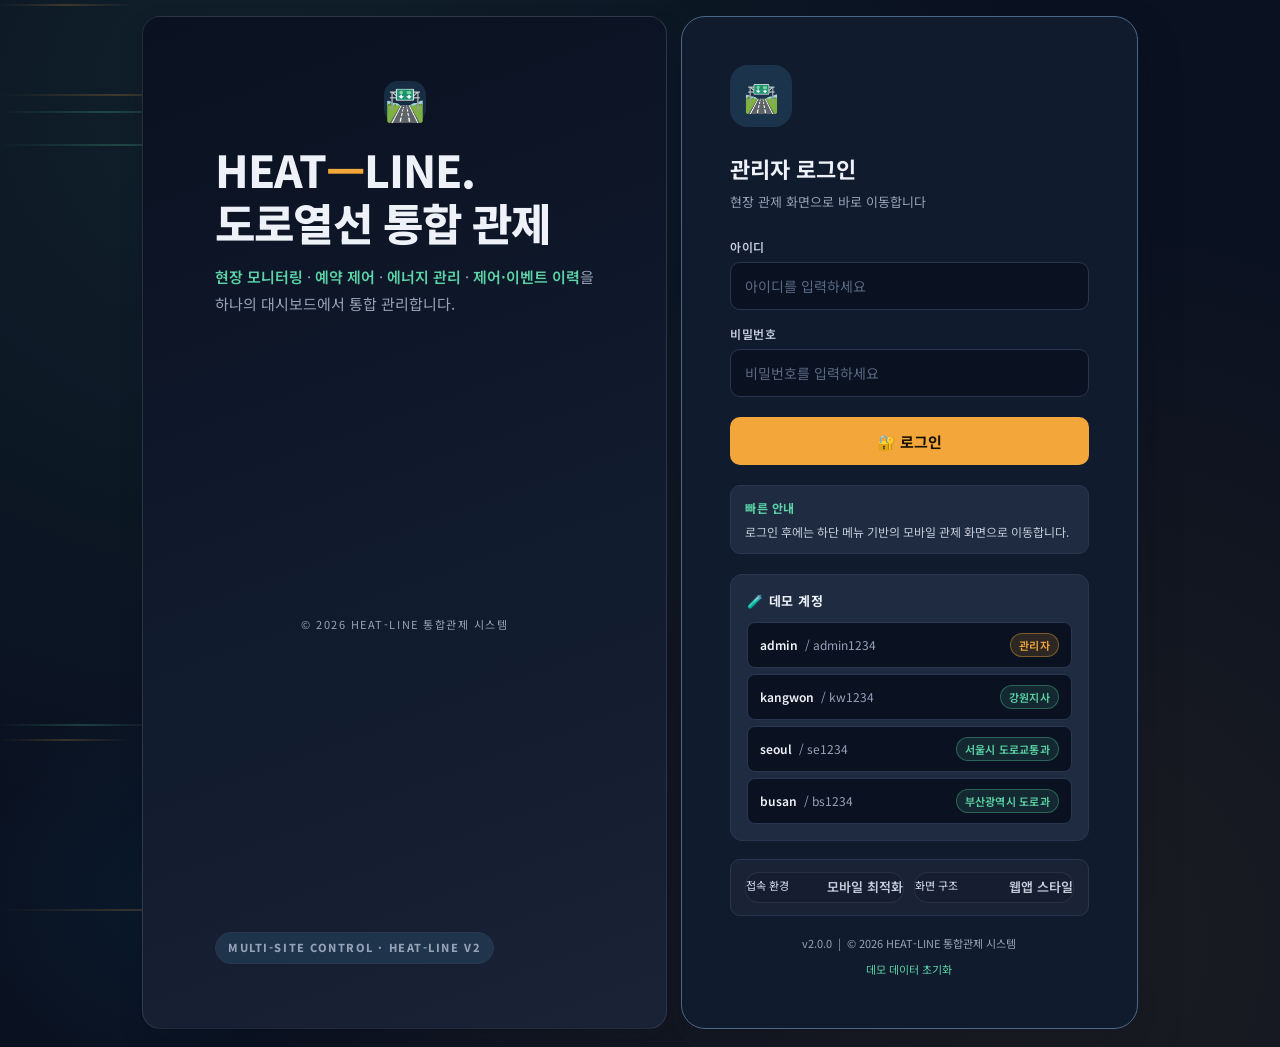
==== commit 444d7f8f: "Add files via upload" ====
--- a/index.html
+++ b/index.html
@@ -1,14 +1,392 @@
 <!DOCTYPE html>
 <html lang="ko">
 <head>
-  <meta charset="UTF-8">
-  <meta name="viewport" content="width=device-width, initial-scale=1.0, viewport-fit=cover">
-  <meta name="theme-color" content="#223652">
-  <meta name="apple-mobile-web-app-capable" content="yes">
-  <meta name="apple-mobile-web-app-status-bar-style" content="black-translucent">
-  <title>로그인 - 도로 열선 통합관제 시스템</title>
-  <link href="https://fonts.googleapis.com/css2?family=Noto+Sans+KR:wght@300;400;500;600;700;800;900&display=swap" rel="stylesheet">
-  <link rel="stylesheet" href="css/style.css">
+  <meta charset="UTF-8" />
+  <meta
+    name="viewport"
+    content="width=device-width, initial-scale=1.0, viewport-fit=cover"
+  />
+  <meta name="theme-color" content="#0A1120" />
+  <meta name="apple-mobile-web-app-capable" content="yes" />
+  <meta name="apple-mobile-web-app-status-bar-style" content="black-translucent" />
+  <title>로그인 - HEAT-LINE 통합관제</title>
+
+  <link
+    href="https://fonts.googleapis.com/css2?family=Noto+Sans+KR:wght@300;400;500;600;700;800;900&display=swap"
+    rel="stylesheet"
+  />
+  <link rel="stylesheet" href="css/style.css" />
+
+  <style>
+    /* ===== HEAT-LINE v2 Login Theme (scoped overrides) ===== */
+    :root {
+      --v2-bg: #0A1120;
+      --v2-bg-2: #111B2E;
+      --v2-panel: #1F2B41;
+      --v2-panel-2: #1A2235;
+      --v2-border: #2A3650;
+      --v2-text: #EEF2F8;
+      --v2-text-dim: #C5CDDB;
+      --v2-text-mute: #96A2B8;
+      --v2-amber: #F3A73B;
+      --v2-amber-ink: #1A1200;
+      --v2-mint: #5BD3A6;
+      --v2-red: #F07070;
+    }
+
+    body.login-webapp.login-webapp-v3 {
+      background: var(--v2-bg);
+      color: var(--v2-text);
+      font-family: 'Noto Sans KR', -apple-system, BlinkMacSystemFont, 'Segoe UI', sans-serif;
+      min-height: 100vh;
+      min-height: calc(var(--vh, 1vh) * 100);
+    }
+
+    .login-page-v3 {
+      position: relative;
+      min-height: 100vh;
+      min-height: calc(var(--vh, 1vh) * 100);
+      overflow: hidden;
+    }
+
+    /* 배경 애니메이션 (기존 road-line 재활용, v2 톤 재조정) */
+    .login-bg-animation {
+      position: absolute;
+      inset: 0;
+      pointer-events: none;
+      background: radial-gradient(ellipse at 20% 10%, rgba(91,211,166,0.08), transparent 55%),
+                  radial-gradient(ellipse at 80% 90%, rgba(243,167,59,0.08), transparent 55%),
+                  var(--v2-bg);
+      overflow: hidden;
+      z-index: 0;
+    }
+    .login-bg-animation .road-line {
+      position: absolute;
+      height: 2px;
+      background: linear-gradient(90deg, transparent, rgba(91,211,166,0.5), transparent);
+      border-radius: 2px;
+      opacity: 0.45;
+      animation: v2-slide linear infinite;
+    }
+    .login-bg-animation .road-line:nth-child(odd) {
+      background: linear-gradient(90deg, transparent, rgba(243,167,59,0.45), transparent);
+    }
+    @keyframes v2-slide {
+      0%   { transform: translateX(-120%); }
+      100% { transform: translateX(120vw); }
+    }
+
+    .login-shell-v3 {
+      position: relative;
+      z-index: 1;
+      display: grid;
+      grid-template-columns: 1.15fr 1fr;
+      width: 100%;
+      min-height: 100vh;
+      min-height: calc(var(--vh, 1vh) * 100);
+    }
+
+    /* ---- 좌측 브랜드 히어로 ---- */
+    .login-hero-v3 {
+      display: flex;
+      flex-direction: column;
+      justify-content: space-between;
+      padding: 64px 72px;
+      background: linear-gradient(160deg, var(--v2-bg) 0%, var(--v2-bg-2) 55%, var(--v2-panel-2) 100%);
+      border-right: 1px solid var(--v2-border);
+    }
+    .login-hero-v3__badge {
+      display: inline-block;
+      align-self: flex-start;
+      padding: 6px 12px;
+      border: 1px solid var(--v2-border);
+      border-radius: 999px;
+      font-size: 11px;
+      letter-spacing: 0.14em;
+      color: var(--v2-text-mute);
+      text-transform: uppercase;
+    }
+    .login-hero-v3__brand {
+      display: flex;
+      flex-direction: column;
+      gap: 20px;
+    }
+    .login-hero-v3__icon {
+      font-size: 32px;
+      line-height: 1;
+    }
+    .login-hero-v3__brand h1 {
+      font-size: 44px;
+      font-weight: 800;
+      line-height: 1.2;
+      letter-spacing: -0.02em;
+      margin: 0;
+      color: var(--v2-text);
+    }
+    .login-hero-v3__brand h1 em {
+      font-style: normal;
+      color: var(--v2-amber);
+    }
+    .login-hero-v3__brand p {
+      margin-top: 14px;
+      color: var(--v2-text-mute);
+      font-size: 15px;
+      line-height: 1.8;
+      max-width: 440px;
+    }
+    .login-hero-v3__brand p strong {
+      color: var(--v2-mint);
+      font-weight: 600;
+    }
+    .login-hero-v3__meta {
+      font-size: 11px;
+      letter-spacing: 0.14em;
+      color: var(--v2-text-mute);
+      text-transform: uppercase;
+    }
+
+    /* ---- 우측 로그인 카드 ---- */
+    .login-card-v3 {
+      background: var(--v2-bg-2);
+      padding: 48px;
+      display: flex;
+      align-items: center;
+      justify-content: center;
+      overflow-y: auto;
+    }
+    .login-card-v3 > * { width: 100%; max-width: 400px; }
+
+    .login-logo.login-logo-v3 {
+      text-align: left;
+      margin-bottom: 24px;
+    }
+    .login-logo-v3 .logo-icon { font-size: 28px; }
+    .login-logo-v3 h2 {
+      font-size: 22px;
+      font-weight: 700;
+      color: var(--v2-text);
+      margin: 10px 0 6px 0;
+    }
+    .login-logo-v3 .subtitle {
+      color: var(--v2-text-mute);
+      font-size: 13px;
+    }
+
+    .alert.alert-danger {
+      margin-bottom: 16px;
+      padding: 10px 12px;
+      font-size: 13px;
+      color: var(--v2-red);
+      background: rgba(240,112,112,0.08);
+      border: 1px solid rgba(240,112,112,0.3);
+      border-radius: 8px;
+    }
+    .hidden { display: none !important; }
+
+    #login-form .form-group { margin-bottom: 14px; }
+    #login-form .form-label {
+      display: block;
+      font-size: 12px;
+      color: var(--v2-text-dim);
+      margin-bottom: 6px;
+      letter-spacing: 0.04em;
+    }
+    #login-form .form-control {
+      width: 100%;
+      background: var(--v2-bg);
+      border: 1px solid var(--v2-border);
+      border-radius: 10px;
+      padding: 12px 14px;
+      color: var(--v2-text);
+      font-size: 14px;
+      outline: none;
+      transition: border-color 0.15s ease, box-shadow 0.15s ease;
+      font-family: inherit;
+    }
+    #login-form .form-control::placeholder { color: #5a6a85; }
+    #login-form .form-control:focus {
+      border-color: var(--v2-amber);
+      box-shadow: 0 0 0 3px rgba(243,167,59,0.15);
+    }
+
+    #login-form .btn-primary {
+      width: 100%;
+      margin-top: 6px;
+      background: var(--v2-amber);
+      color: var(--v2-amber-ink);
+      border: none;
+      border-radius: 10px;
+      padding: 13px;
+      font-size: 15px;
+      font-weight: 700;
+      cursor: pointer;
+      transition: filter 0.15s ease, transform 0.05s ease;
+      font-family: inherit;
+    }
+    #login-form .btn-primary:hover { filter: brightness(1.08); }
+    #login-form .btn-primary:active { transform: translateY(1px); }
+    #login-form .btn-primary:disabled { opacity: 0.6; cursor: wait; }
+
+    .loading-spinner {
+      display: inline-block;
+      width: 14px;
+      height: 14px;
+      border: 2px solid rgba(0,0,0,0.25);
+      border-top-color: var(--v2-amber-ink);
+      border-radius: 50%;
+      animation: v2-spin 0.7s linear infinite;
+      vertical-align: -2px;
+      margin-right: 6px;
+    }
+    @keyframes v2-spin { to { transform: rotate(360deg); } }
+
+    /* ---- 빠른 안내 ---- */
+    .login-quick-note-v3 {
+      margin-top: 20px;
+      padding: 12px 14px;
+      background: var(--v2-panel);
+      border: 1px solid var(--v2-border);
+      border-radius: 10px;
+    }
+    .login-quick-note-v3__title {
+      font-size: 12px;
+      font-weight: 700;
+      color: var(--v2-mint);
+      margin-bottom: 4px;
+      letter-spacing: 0.04em;
+    }
+    .login-quick-note-v3__text {
+      font-size: 12px;
+      color: var(--v2-text-dim);
+      line-height: 1.6;
+    }
+
+    /* ---- 데모 계정 ---- */
+    .login-demo.login-demo-v3 {
+      margin-top: 20px;
+      padding: 16px;
+      background: var(--v2-panel);
+      border: 1px solid var(--v2-border);
+      border-radius: 12px;
+    }
+    .login-demo-v3 h4 {
+      font-size: 13px;
+      color: var(--v2-text);
+      margin: 0 0 10px 0;
+      font-weight: 700;
+    }
+    .demo-account.demo-account-v3 {
+      display: flex;
+      justify-content: space-between;
+      align-items: center;
+      gap: 10px;
+      width: 100%;
+      padding: 10px 12px;
+      margin-bottom: 6px;
+      background: var(--v2-bg);
+      border: 1px solid var(--v2-border);
+      border-radius: 8px;
+      color: var(--v2-text-dim);
+      font-size: 12px;
+      cursor: pointer;
+      transition: border-color 0.15s ease, background 0.15s ease;
+      font-family: inherit;
+      text-align: left;
+    }
+    .demo-account-v3:hover {
+      border-color: var(--v2-amber);
+      background: var(--v2-panel-2);
+    }
+    .demo-account-v3:last-child { margin-bottom: 0; }
+    .demo-account-v3 .demo-id {
+      color: var(--v2-text);
+      font-weight: 600;
+    }
+    .demo-account-v3 .demo-pw {
+      color: var(--v2-text-mute);
+      margin-left: 4px;
+    }
+    .demo-account-v3 .demo-role {
+      padding: 3px 8px;
+      border-radius: 999px;
+      font-size: 11px;
+      font-weight: 600;
+      letter-spacing: 0.02em;
+    }
+    .demo-account-v3 .demo-role.admin {
+      background: rgba(243,167,59,0.15);
+      color: var(--v2-amber);
+      border: 1px solid rgba(243,167,59,0.4);
+    }
+    .demo-account-v3 .demo-role.customer {
+      background: rgba(91,211,166,0.12);
+      color: var(--v2-mint);
+      border: 1px solid rgba(91,211,166,0.35);
+    }
+
+    /* ---- 메타/버전 ---- */
+    .login-meta-v3 {
+      margin-top: 18px;
+      padding: 12px 14px;
+      background: var(--v2-panel-2);
+      border: 1px solid var(--v2-border);
+      border-radius: 10px;
+    }
+    .login-meta-v3__row {
+      display: flex;
+      justify-content: space-between;
+      font-size: 12px;
+      color: var(--v2-text-mute);
+      padding: 4px 0;
+    }
+    .login-meta-v3__row strong {
+      color: var(--v2-text-dim);
+      font-weight: 600;
+    }
+
+    .login-version.login-version-v3 {
+      margin-top: 18px;
+      text-align: center;
+      font-size: 11px;
+      color: var(--v2-text-mute);
+      line-height: 1.8;
+    }
+    .login-version-v3 a {
+      color: var(--v2-mint);
+      text-decoration: none;
+    }
+    .login-version-v3 a:hover { text-decoration: underline; }
+
+    /* ---- 토스트 ---- */
+    .toast-container {
+      position: fixed;
+      top: 20px;
+      right: 20px;
+      z-index: 9999;
+      display: flex;
+      flex-direction: column;
+      gap: 8px;
+    }
+
+    /* ---- 반응형 ---- */
+    @media (max-width: 860px) {
+      .login-shell-v3 { grid-template-columns: 1fr; }
+      .login-hero-v3 {
+        padding: 32px 24px;
+        gap: 24px;
+        border-right: none;
+        border-bottom: 1px solid var(--v2-border);
+      }
+      .login-hero-v3__brand h1 { font-size: 32px; }
+      .login-card-v3 { padding: 28px 20px; }
+    }
+    @media (max-width: 480px) {
+      .login-hero-v3 { padding: 24px 20px; }
+      .login-hero-v3__brand h1 { font-size: 26px; }
+      .login-hero-v3__brand p { font-size: 13px; }
+      .login-card-v3 { padding: 24px 16px; }
+    }
+  </style>
 </head>
 <body class="webapp-enabled login-webapp login-webapp-v3">
   <main class="login-page login-page-v3">
@@ -16,107 +394,140 @@
 
     <section class="login-shell-v3" aria-label="로그인 화면">
       <div class="login-hero-v3">
-        <div class="login-hero-v3__badge">모바일 웹앱</div>
+        <div class="login-hero-v3__badge">MULTI-SITE CONTROL · HEAT-LINE v2</div>
+
         <div class="login-hero-v3__brand">
           <span class="login-hero-v3__icon">🛣️</span>
           <div>
-            <h1>Heatline</h1>
-            <p>도로 열선 통합관제 시스템</p>
+            <h1>HEAT<em>—</em>LINE.<br>도로열선 통합 관제</h1>
+            <p>
+              <strong>현장 모니터링</strong> · <strong>예약 제어</strong> ·
+              <strong>에너지 관리</strong> · <strong>제어·이벤트 이력</strong>을
+              <br>하나의 대시보드에서 통합 관리합니다.
+            </p>
           </div>
         </div>
+
+        <div class="login-hero-v3__meta">
+          © 2026 HEAT-LINE 통합관제 시스템
+        </div>
       </div>
 
       <div class="login-card-v3">
-        <div class="login-logo login-logo-v3">
-          <span class="logo-icon">🛣️</span>
-          <h2>로그인</h2>
-          <p class="subtitle">현장 관제 화면으로 바로 이동합니다</p>
-        </div>
-
-        <div id="login-alert" class="alert alert-danger hidden"></div>
-
-        <form id="login-form" onsubmit="handleLogin(event)">
-          <div class="form-group">
-            <label class="form-label" for="username">아이디</label>
-            <input
-              type="text"
-              id="username"
-              class="form-control"
-              placeholder="아이디를 입력하세요"
-              autocomplete="username"
-              required
+        <div>
+          <div class="login-logo login-logo-v3">
+            <span class="logo-icon">🛣️</span>
+            <h2>관리자 로그인</h2>
+            <p class="subtitle">현장 관제 화면으로 바로 이동합니다</p>
+          </div>
+
+          <div id="login-alert" class="alert alert-danger hidden"></div>
+
+          <form id="login-form" onsubmit="handleLogin(event)">
+            <div class="form-group">
+              <label class="form-label" for="username">아이디</label>
+              <input
+                type="text"
+                id="username"
+                class="form-control"
+                placeholder="아이디를 입력하세요"
+                autocomplete="username"
+                required
+              />
+            </div>
+
+            <div class="form-group">
+              <label class="form-label" for="password">비밀번호</label>
+              <input
+                type="password"
+                id="password"
+                class="form-control"
+                placeholder="비밀번호를 입력하세요"
+                autocomplete="current-password"
+                required
+              />
+            </div>
+
+            <button type="submit" class="btn btn-primary" id="login-btn">
+              🔐 로그인
+            </button>
+          </form>
+
+          <div class="login-quick-note-v3">
+            <div class="login-quick-note-v3__title">빠른 안내</div>
+            <div class="login-quick-note-v3__text">
+              로그인 후에는 하단 메뉴 기반의 모바일 관제 화면으로 이동합니다.
+            </div>
+          </div>
+
+          <div class="login-demo login-demo-v3">
+            <h4>🧪 데모 계정</h4>
+
+            <button
+              type="button"
+              class="demo-account demo-account-v3"
+              onclick="fillDemo('admin','admin1234')"
             >
+              <div>
+                <span class="demo-id">admin</span>
+                <span class="demo-pw">/ admin1234</span>
+              </div>
+              <span class="demo-role admin">관리자</span>
+            </button>
+
+            <button
+              type="button"
+              class="demo-account demo-account-v3"
+              onclick="fillDemo('kangwon','kw1234')"
+            >
+              <div>
+                <span class="demo-id">kangwon</span>
+                <span class="demo-pw">/ kw1234</span>
+              </div>
+              <span class="demo-role customer">강원지사</span>
+            </button>
+
+            <button
+              type="button"
+              class="demo-account demo-account-v3"
+              onclick="fillDemo('seoul','se1234')"
+            >
+              <div>
+                <span class="demo-id">seoul</span>
+                <span class="demo-pw">/ se1234</span>
+              </div>
+              <span class="demo-role customer">서울시 도로교통과</span>
+            </button>
+
+            <button
+              type="button"
+              class="demo-account demo-account-v3"
+              onclick="fillDemo('busan','bs1234')"
+            >
+              <div>
+                <span class="demo-id">busan</span>
+                <span class="demo-pw">/ bs1234</span>
+              </div>
+              <span class="demo-role customer">부산광역시 도로과</span>
+            </button>
           </div>
 
-          <div class="form-group">
-            <label class="form-label" for="password">비밀번호</label>
-            <input
-              type="password"
-              id="password"
-              class="form-control"
-              placeholder="비밀번호를 입력하세요"
-              autocomplete="current-password"
-              required
-            >
+          <div class="login-meta-v3">
+            <div class="login-meta-v3__row">
+              <span>접속 환경</span>
+              <strong>모바일 최적화</strong>
+            </div>
+            <div class="login-meta-v3__row">
+              <span>화면 구조</span>
+              <strong>웹앱 스타일</strong>
+            </div>
           </div>
 
-          <button type="submit" class="btn btn-primary" id="login-btn">
-            🔐 로그인
-          </button>
-        </form>
-
-        <div class="login-quick-note-v3">
-          <div class="login-quick-note-v3__title">빠른 안내</div>
-          <div class="login-quick-note-v3__text">로그인 후에는 하단 메뉴 기반의 모바일 관제 화면으로 이동합니다.</div>
-        </div>
-
-        <div class="login-demo login-demo-v3">
-          <h4>🧪 데모 계정</h4>
-          <button type="button" class="demo-account demo-account-v3" onclick="fillDemo('admin','admin1234')">
-            <div>
-              <span class="demo-id">admin</span>
-              <span class="demo-pw">/ admin1234</span>
-            </div>
-            <span class="demo-role admin">관리자</span>
-          </button>
-          <button type="button" class="demo-account demo-account-v3" onclick="fillDemo('kangwon','kw1234')">
-            <div>
-              <span class="demo-id">kangwon</span>
-              <span class="demo-pw">/ kw1234</span>
-            </div>
-            <span class="demo-role customer">강원지사</span>
-          </button>
-          <button type="button" class="demo-account demo-account-v3" onclick="fillDemo('seoul','se1234')">
-            <div>
-              <span class="demo-id">seoul</span>
-              <span class="demo-pw">/ se1234</span>
-            </div>
-            <span class="demo-role customer">서울시 도로교통과</span>
-          </button>
-          <button type="button" class="demo-account demo-account-v3" onclick="fillDemo('busan','bs1234')">
-            <div>
-              <span class="demo-id">busan</span>
-              <span class="demo-pw">/ bs1234</span>
-            </div>
-            <span class="demo-role customer">부산광역시 도로과</span>
-          </button>
-        </div>
-
-        <div class="login-meta-v3">
-          <div class="login-meta-v3__row">
-            <span>접속 환경</span>
-            <strong>모바일 최적화</strong>
+          <div class="login-version login-version-v3">
+            v2.0.0 &nbsp;|&nbsp; © 2026 HEAT-LINE 통합관제 시스템
+            <br />
+            <a href="#" onclick="resetDB(); return false;">데모 데이터 초기화</a>
           </div>
-          <div class="login-meta-v3__row">
-            <span>화면 구조</span>
-            <strong>웹앱 스타일</strong>
-          </div>
-        </div>
-
-        <div class="login-version login-version-v3">
-          v1.0.0 &nbsp;|&nbsp; © 2026 도로 열선 통합관제 시스템
-          <br>
-          <a href="#" onclick="resetDB(); return false;">데모 데이터 초기화</a>
         </div>
       </div>
     </section>
@@ -125,105 +536,128 @@
   <div id="toast-container" class="toast-container"></div>
 
   <script>
-  window.HEATLINE_API_BASE_URL = "https://port-0-heatline-backend-mngz3utra2911079.sel3.cloudtype.app/api/v1";
-  try {
-    const saved = localStorage.getItem("HEATLINE_API_BASE_URL") || "";
-    if (!saved || /localhost:8000\/api\/v1/i.test(saved) || /localhost:3000/i.test(saved)) {
-      localStorage.setItem("HEATLINE_API_BASE_URL", window.HEATLINE_API_BASE_URL);
-    }
-  } catch (e) {
-    console.warn("HEATLINE_API_BASE_URL 저장 실패:", e);
-  }
+    window.HEATLINE_API_BASE_URL =
+      "https://port-0-heatline-backend-mngz3utra2911079.sel3.cloudtype.app/api/v1";
+
+    try {
+      const saved = localStorage.getItem("HEATLINE_API_BASE_URL") || "";
+      if (
+        !saved ||
+        /localhost:8000\/api\/v1/i.test(saved) ||
+        /localhost:3000/i.test(saved)
+      ) {
+        localStorage.setItem("HEATLINE_API_BASE_URL", window.HEATLINE_API_BASE_URL);
+      }
+    } catch (e) {
+      console.warn("HEATLINE_API_BASE_URL 저장 실패:", e);
+    }
   </script>
+
   <script src="js/app.js"></script>
+
   <script>
     LocalDB.init();
 
     if (Auth.isLoggedIn()) {
-      window.location.href = 'dashboard.html';
+      window.location.href = "dashboard.html";
     }
 
     function updateViewportHeight() {
-      document.documentElement.style.setProperty('--vh', `${window.innerHeight * 0.01}px`);
-    }
+      document.documentElement.style.setProperty("--vh", `${window.innerHeight * 0.01}px`);
+    }
+
     updateViewportHeight();
-    window.addEventListener('resize', updateViewportHeight);
+    window.addEventListener("resize", updateViewportHeight);
+    window.addEventListener("orientationchange", updateViewportHeight);
 
     function createRoadLines() {
-      const container = document.getElementById('bgAnimation');
+      const container = document.getElementById("bgAnimation");
       if (!container) return;
-      container.innerHTML = '';
+
+      // 기존 road-line 요소만 비우고 그라데이션 배경은 CSS 그대로 유지
+      container.querySelectorAll('.road-line').forEach(el => el.remove());
       const count = window.innerWidth <= 768 ? 4 : 7;
+
       for (let i = 0; i < count; i++) {
-        const line = document.createElement('div');
-        line.className = 'road-line';
-        line.style.top = Math.random() * 100 + '%';
-        line.style.animationDelay = Math.random() * 4 + 's';
-        line.style.animationDuration = (3 + Math.random() * 3) + 's';
-        line.style.width = (100 + Math.random() * 200) + 'px';
+        const line = document.createElement("div");
+        line.className = "road-line";
+        line.style.top = Math.random() * 100 + "%";
+        line.style.animationDelay = Math.random() * 4 + "s";
+        line.style.animationDuration = 3 + Math.random() * 3 + "s";
+        line.style.width = 100 + Math.random() * 200 + "px";
         container.appendChild(line);
       }
     }
+
     createRoadLines();
-    window.addEventListener('resize', createRoadLines);
+    window.addEventListener("resize", createRoadLines);
 
     function fillDemo(id, pw) {
-      document.getElementById('username').value = id;
-      document.getElementById('password').value = pw;
-      document.getElementById('password').focus();
+      document.getElementById("username").value = id;
+      document.getElementById("password").value = pw;
+      document.getElementById("password").focus();
     }
 
     async function handleLogin(e) {
       e.preventDefault();
 
-      const username = document.getElementById('username').value.trim();
-      const password = document.getElementById('password').value;
-      const btn = document.getElementById('login-btn');
-      const alert = document.getElementById('login-alert');
+      const username = document.getElementById("username").value.trim();
+      const password = document.getElementById("password").value;
+      const btn = document.getElementById("login-btn");
+      const alert = document.getElementById("login-alert");
 
       if (!username || !password) {
-        showAlert('아이디와 비밀번호를 입력해주세요.');
+        showAlert("아이디와 비밀번호를 입력해주세요.");
         return;
       }
 
       btn.disabled = true;
       btn.innerHTML = '<div class="loading-spinner"></div> 로그인 중...';
-      alert.classList.add('hidden');
+      alert.classList.add("hidden");
 
       const result = await Auth.login(username, password);
 
       if (result.success) {
-        btn.innerHTML = '✅ 로그인 성공! 이동 중...';
-        Utils.toast('로그인 성공', `${result.session.fullName || username}님, 환영합니다.`, 'success');
+        btn.innerHTML = "✅ 로그인 성공! 이동 중...";
+        Utils.toast(
+          "로그인 성공",
+          `${result.session.fullName || username}님, 환영합니다.`,
+          "success"
+        );
+
         setTimeout(() => {
-          window.location.href = 'dashboard.html';
+          window.location.href = "dashboard.html";
         }, 700);
       } else {
         showAlert(result.message);
         btn.disabled = false;
-        btn.innerHTML = '🔐 로그인';
+        btn.innerHTML = "🔐 로그인";
       }
     }
 
     function showAlert(msg) {
-      const el = document.getElementById('login-alert');
-      el.textContent = '⚠️ ' + msg;
-      el.classList.remove('hidden');
-    }
-
-    document.addEventListener('keydown', e => {
-      if (e.key === 'Enter' && !e.target.closest('form')) {
-        document.getElementById('login-form').requestSubmit();
+      const el = document.getElementById("login-alert");
+      el.textContent = "⚠️ " + msg;
+      el.classList.remove("hidden");
+    }
+
+    document.addEventListener("keydown", (e) => {
+      if (e.key === "Enter" && !e.target.closest("form")) {
+        document.getElementById("login-form").requestSubmit();
       }
     });
 
     function resetDB() {
-      if (confirm('샘플 데이터를 초기화하시겠습니까?
-(제어 이력 등 변경 사항이 삭제됩니다)')) {
+      if (
+        confirm(
+          "샘플 데이터를 초기화하시겠습니까?\n(제어 이력 등 변경 사항이 삭제됩니다)"
+        )
+      ) {
         LocalDB.reset();
-        Utils.toast('초기화 완료', '샘플 데이터가 초기화되었습니다.', 'success');
+        Utils.toast("초기화 완료", "샘플 데이터가 초기화되었습니다.", "success");
       }
     }
   </script>
+<script type="module" src="https://static.cloudflareinsights.com/beacon.min.js/v31edd6df95cf4e85bb4c19e7a9bdbcba1788362987495" integrity="sha512-iIg7k2xntmwu6/uSb5tpc/hySgZc4eoL31yB29W6tJFo2akwjPWcEqnCEdJvGexCL0KEQwVYv5BlowfhVz26hg==" data-cf-beacon='{"version":"2024.11.0","token":"4edd5f8ec12a48cfa682ab8261b80a79","spa":2}' crossorigin="anonymous"></script>
 </body>
 </html>
--- a/css/style.css
+++ b/css/style.css
@@ -40,6 +40,11 @@
   overflow-x: hidden;
 }
 
+body.sidebar-open {
+  overflow: hidden;
+  touch-action: none;
+}
+
 a {
   color: var(--accent);
   text-decoration: none;
@@ -1428,7 +1433,8 @@
 
   .sidebar {
     transform: translateX(-280px);
-    width: 280px;
+    width: min(280px, 84vw);
+    max-width: 84vw;
   }
 
   .sidebar.open {
@@ -1441,6 +1447,18 @@
 
   .menu-toggle {
     display: block;
+  }
+
+  .top-header {
+    padding: 0 16px;
+  }
+
+  .header-title {
+    font-size: 16px;
+  }
+
+  .header-title span {
+    display: none;
   }
 
   .stats-grid {
@@ -1718,6 +1736,36 @@
   flex-wrap: wrap;
 }
 
+.controllers-filter-toolbar {
+  align-items: center;
+}
+
+.controllers-search-box {
+  flex: 1 1 260px;
+}
+
+.controllers-admin-filter {
+  flex: 0 1 220px;
+}
+
+.controllers-admin-filter select {
+  width: 100%;
+}
+
+.controllers-filter-actions {
+  margin-left: auto;
+}
+
+.controllers-result-count {
+  min-height: 36px;
+  white-space: nowrap;
+}
+
+.controllers-table-actions {
+  display: flex;
+  gap: 8px;
+}
+
 .page-section-title {
   font-size: 12px;
   color: var(--text-secondary);
@@ -1833,6 +1881,49 @@
   font-size: 18px;
   font-weight: 800;
   color: #fff;
+}
+
+.dashboard-alert {
+  box-shadow: 0 10px 24px rgba(7, 15, 30, 0.12);
+}
+
+.dashboard-alert__text {
+  min-width: 0;
+  line-height: 1.5;
+}
+
+.dashboard-alert__close {
+  flex-shrink: 0;
+}
+
+.dashboard-map-toolbar {
+  display: flex;
+  gap: 12px;
+  align-items: center;
+  flex-wrap: wrap;
+}
+
+.dashboard-map-legend {
+  display: flex;
+  gap: 8px;
+  align-items: center;
+  flex-wrap: wrap;
+  min-width: 0;
+}
+
+.dashboard-quick-sections {
+  display: grid;
+  grid-template-columns: 1fr 1fr;
+  gap: 20px;
+  margin-bottom: 24px;
+}
+
+.dashboard-warning-list {
+  padding: 0 0 8px;
+}
+
+.dashboard-event-list {
+  padding: 0 16px;
 }
 
 .detail-page {
@@ -2041,6 +2132,40 @@
 }
 
 @media (max-width: 768px) {
+  .dashboard-alert {
+    padding: 12px 14px !important;
+    margin-bottom: 16px !important;
+    align-items: flex-start !important;
+    gap: 10px !important;
+    font-size: 13px !important;
+  }
+
+  .dashboard-map-toolbar {
+    width: 100%;
+    display: grid;
+    gap: 10px;
+    align-items: stretch;
+  }
+
+  .dashboard-map-legend {
+    font-size: 12px;
+    line-height: 1.5;
+  }
+
+  .dashboard-quick-sections {
+    grid-template-columns: 1fr !important;
+    gap: 16px !important;
+    margin-bottom: 20px !important;
+  }
+
+  .dashboard-warning-list {
+    padding-bottom: 4px;
+  }
+
+  .dashboard-event-list {
+    padding: 0 12px 8px;
+  }
+
   .filter-toolbar {
     display: grid;
     grid-template-columns: 1fr;
@@ -2055,6 +2180,41 @@
     min-width: 0 !important;
   }
 
+  .controllers-filter-toolbar {
+    gap: 10px;
+  }
+
+  .controllers-admin-filter,
+  .controllers-admin-filter select {
+    width: 100%;
+    min-width: 0 !important;
+  }
+
+  .controllers-filter-actions {
+    display: grid;
+    grid-template-columns: 1fr 1fr;
+    gap: 8px;
+    width: 100%;
+    margin-left: 0;
+  }
+
+  .controllers-filter-actions .btn {
+    width: 100%;
+  }
+
+  .controllers-result-count {
+    grid-column: 1 / -1;
+    justify-content: center;
+    padding: 10px 12px !important;
+    border-radius: 10px;
+    background: rgba(255,255,255,0.06);
+    border: 1px solid rgba(255,255,255,0.08);
+  }
+
+  .controllers-table-actions {
+    width: 100%;
+  }
+
   .filter-toolbar__spacer {
     margin-left: 0;
   }
@@ -2081,17 +2241,69 @@
   .detail-topbar {
     padding: 16px;
     flex-direction: column;
-  }
-
-  .detail-topbar .top-actions,
+    gap: 14px;
+  }
+
+  .detail-card-header,
+  .detail-card-body,
+  .control-block {
+    padding-left: 16px;
+    padding-right: 16px;
+  }
+
+  .detail-card-header {
+    padding-top: 14px;
+    padding-bottom: 14px;
+  }
+
+  .detail-card-body {
+    padding-top: 16px;
+    padding-bottom: 16px;
+  }
+
+  .detail-badge-row {
+    gap: 8px;
+    margin-bottom: 14px;
+  }
+
+  .detail-topbar .top-actions {
+    display: grid;
+    grid-template-columns: 1fr 1fr;
+    gap: 10px;
+    width: 100%;
+  }
+
   .detail-topbar .top-actions .btn {
     width: 100%;
+    min-width: 0;
   }
 
   .metrics,
   .mobile-record-grid,
   .mobile-summary-strip {
     grid-template-columns: 1fr 1fr;
+    gap: 10px;
+  }
+
+  .metric {
+    padding: 12px;
+  }
+
+  .metric .value {
+    font-size: 20px;
+  }
+
+  .detail-card-meta,
+  .video-tip,
+  .helper-text,
+  .footer-note,
+  .range-value,
+  .muted {
+    font-size: 12px;
+  }
+
+  .camera-box {
+    border-radius: 12px;
   }
 
   .kv {
@@ -2101,6 +2313,33 @@
 }
 
 @media (max-width: 520px) {
+  .controllers-filter-actions {
+    grid-template-columns: 1fr;
+  }
+
+  .controllers-result-count {
+    font-size: 12px;
+  }
+
+  .dashboard-map-legend {
+    gap: 6px;
+  }
+
+  .detail-shell {
+    gap: 14px;
+  }
+
+  .detail-topbar {
+    padding: 14px;
+  }
+
+  .detail-card-header,
+  .detail-card-body,
+  .control-block {
+    padding-left: 14px;
+    padding-right: 14px;
+  }
+
   .detail-topbar .title-group h1 {
     font-size: 22px;
   }
@@ -2108,6 +2347,22 @@
   .metrics,
   .mobile-record-grid,
   .mobile-summary-strip {
+    grid-template-columns: 1fr;
+  }
+
+  .detail-topbar .top-actions {
+    grid-template-columns: 1fr;
+  }
+
+  .metrics,
+  .mobile-record-grid,
+  .mobile-summary-strip,
+  .detail-weather-metrics {
+    grid-template-columns: 1fr;
+  }
+
+  .detail-badge-row {
+    display: grid;
     grid-template-columns: 1fr;
   }
 
